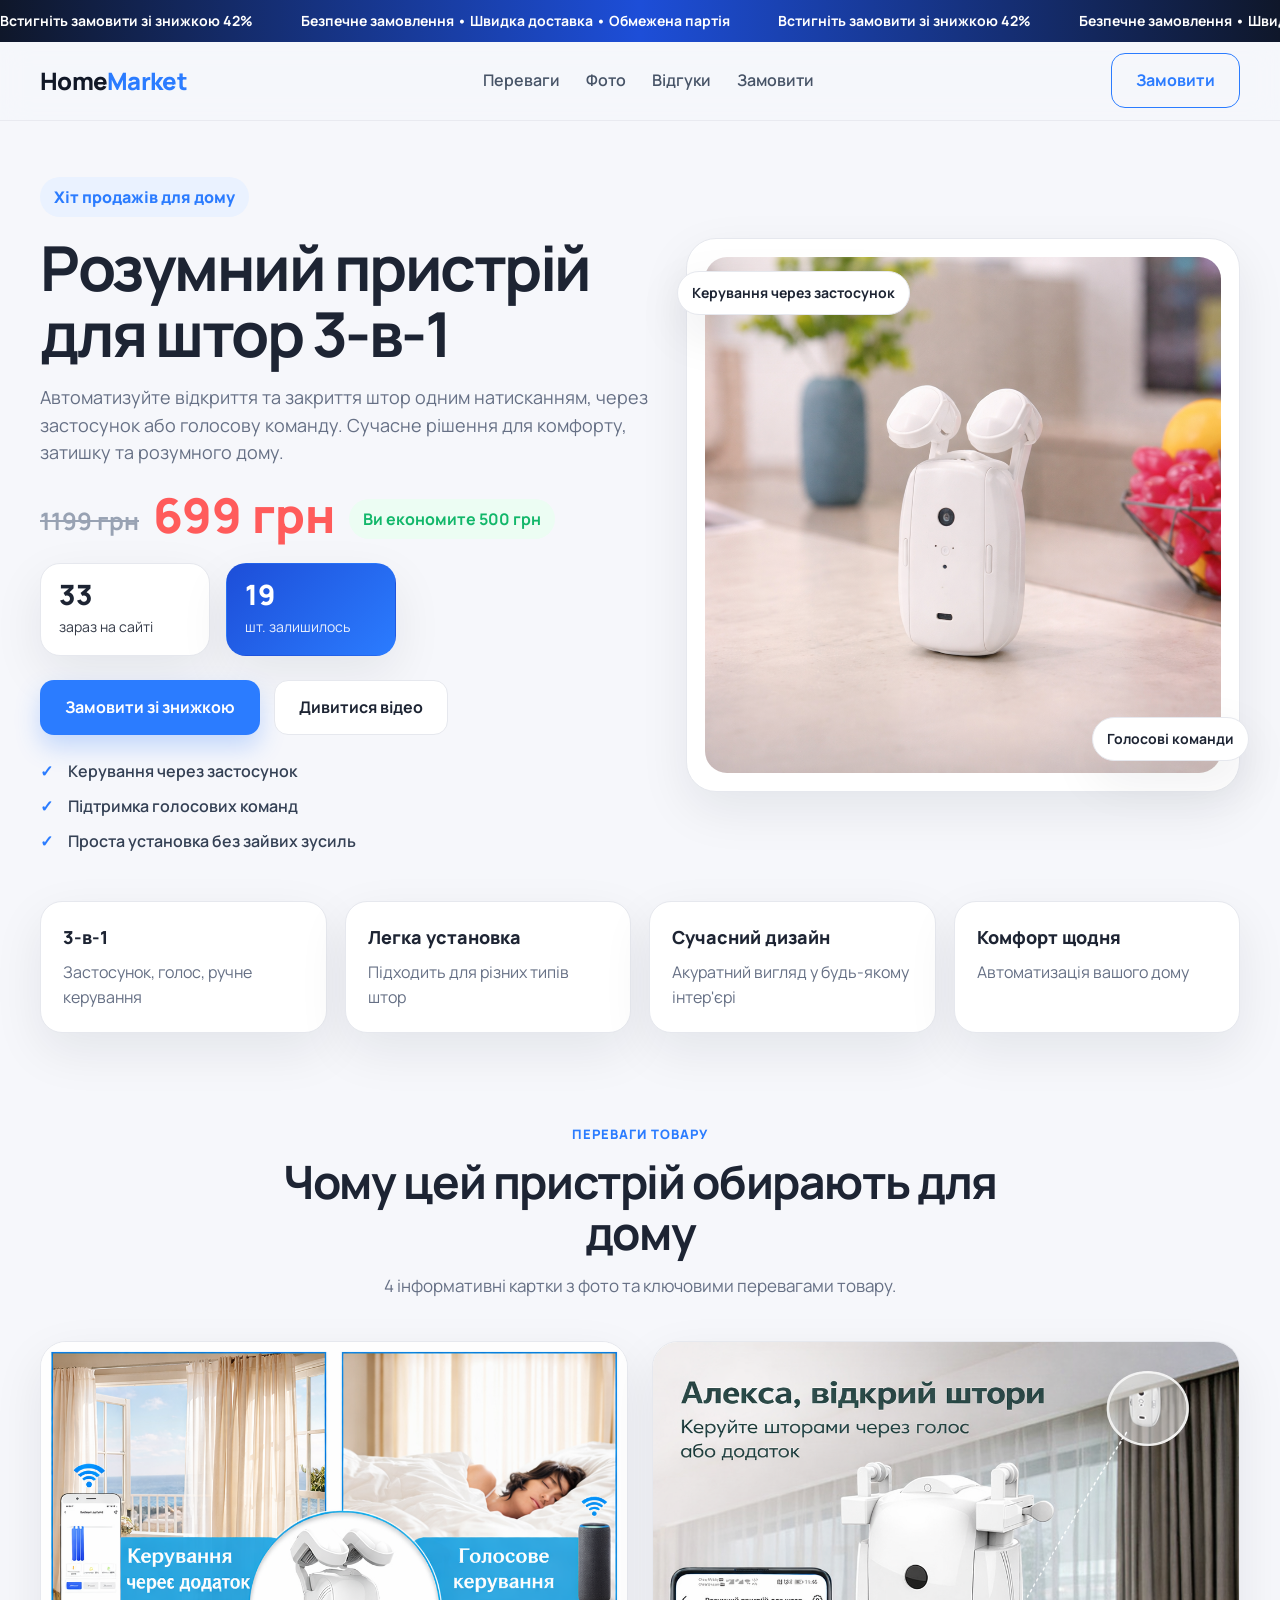
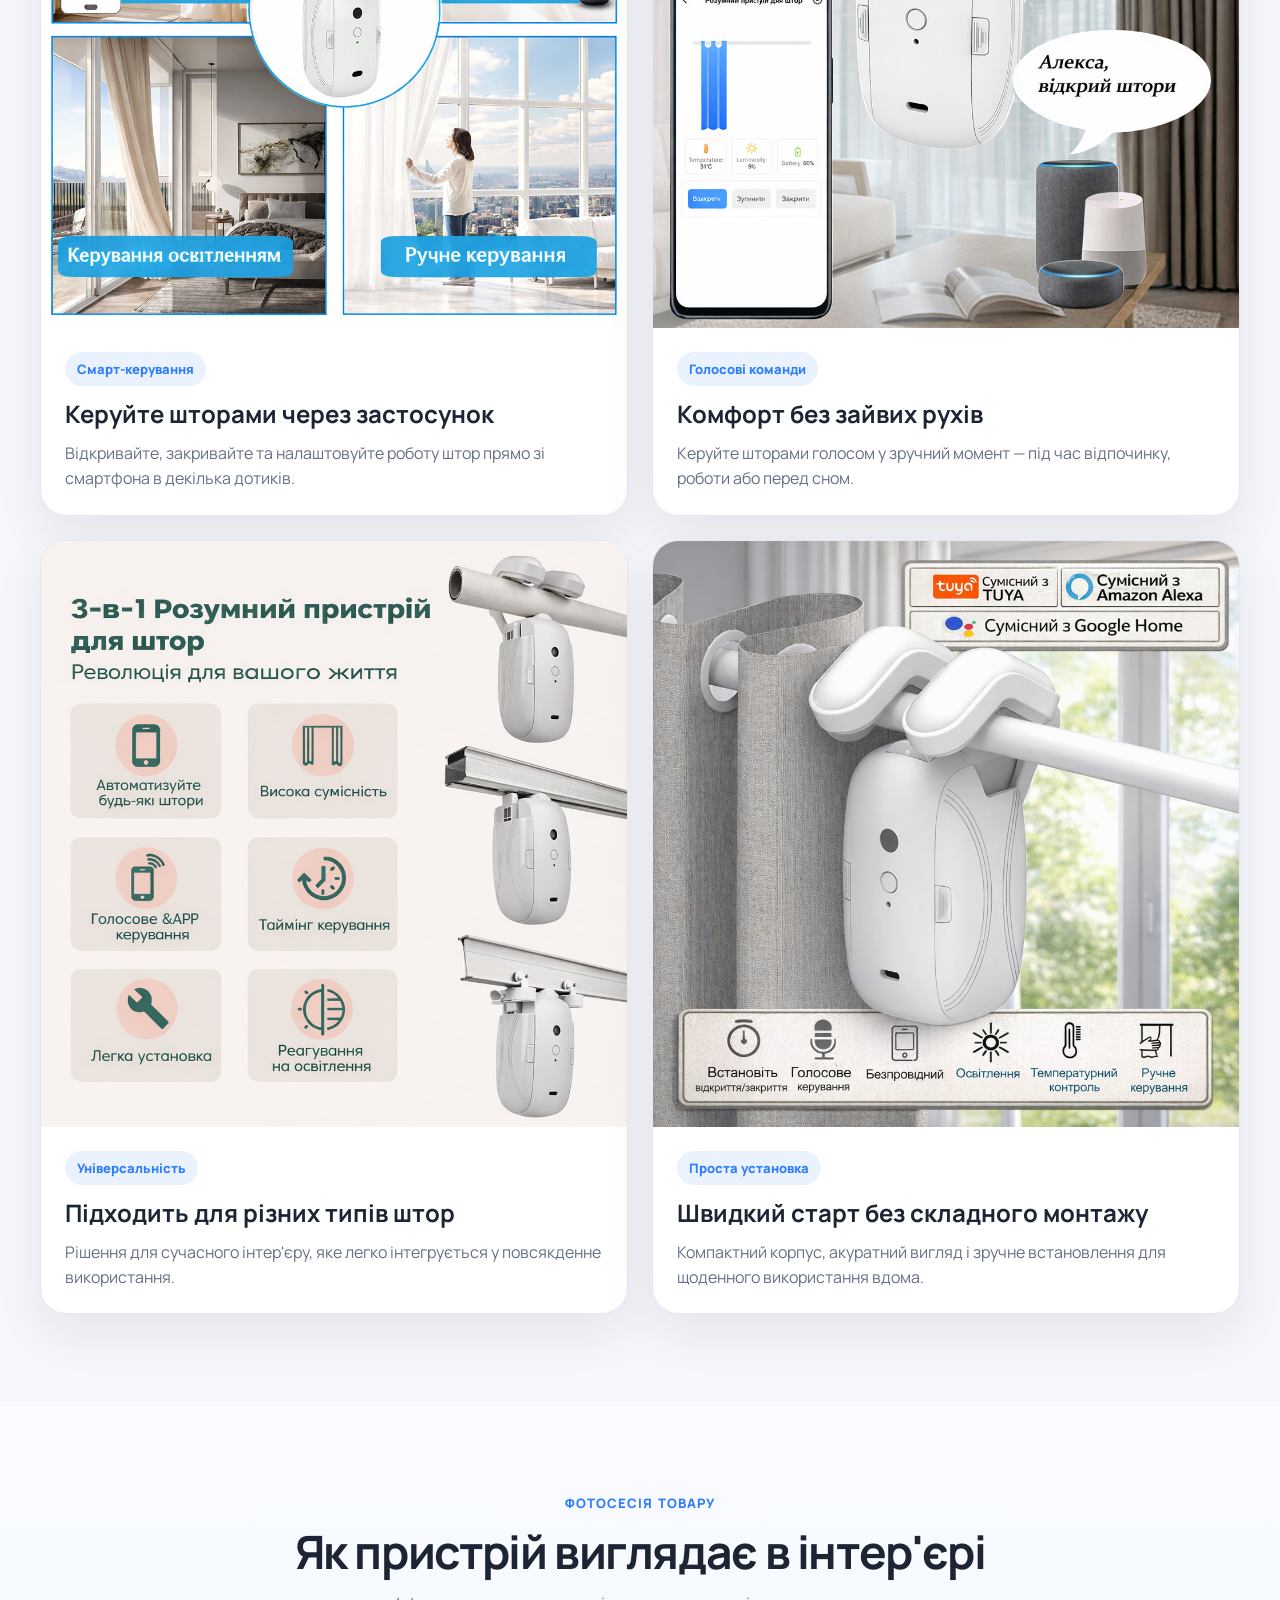
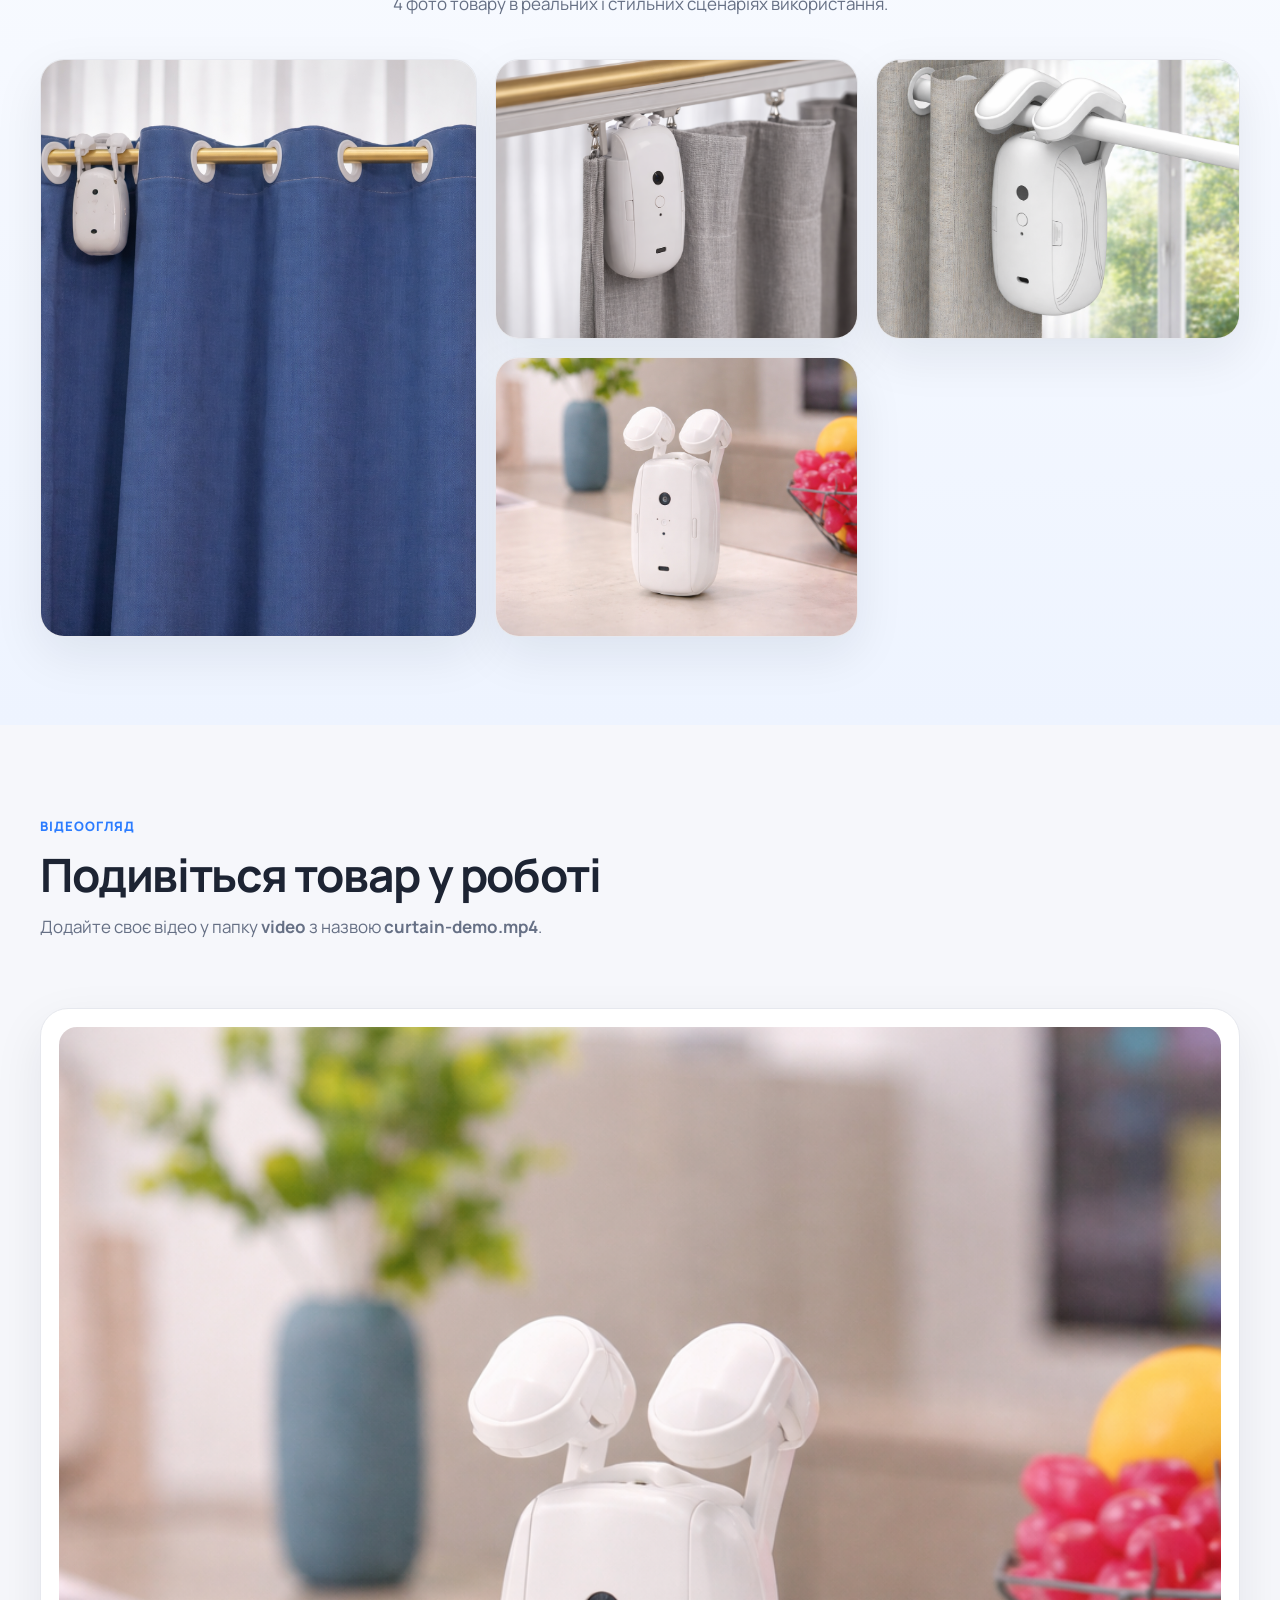
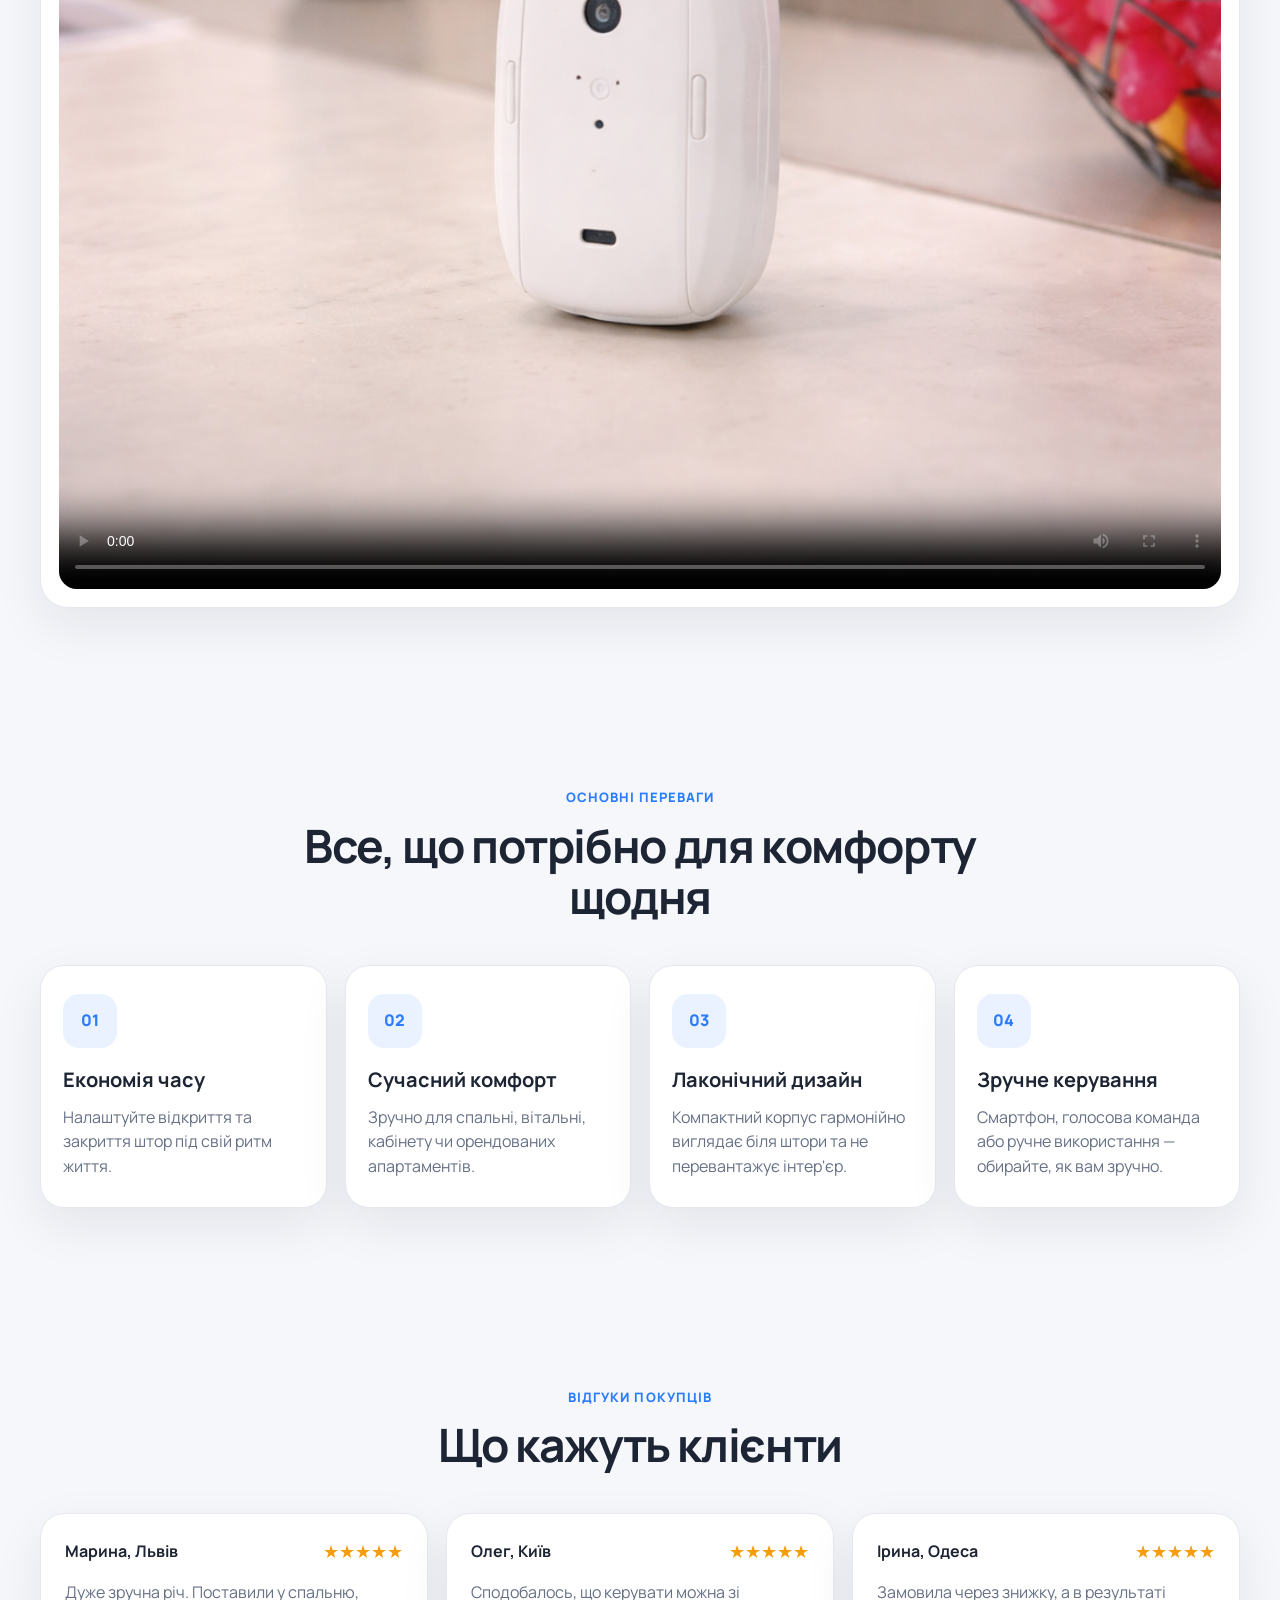
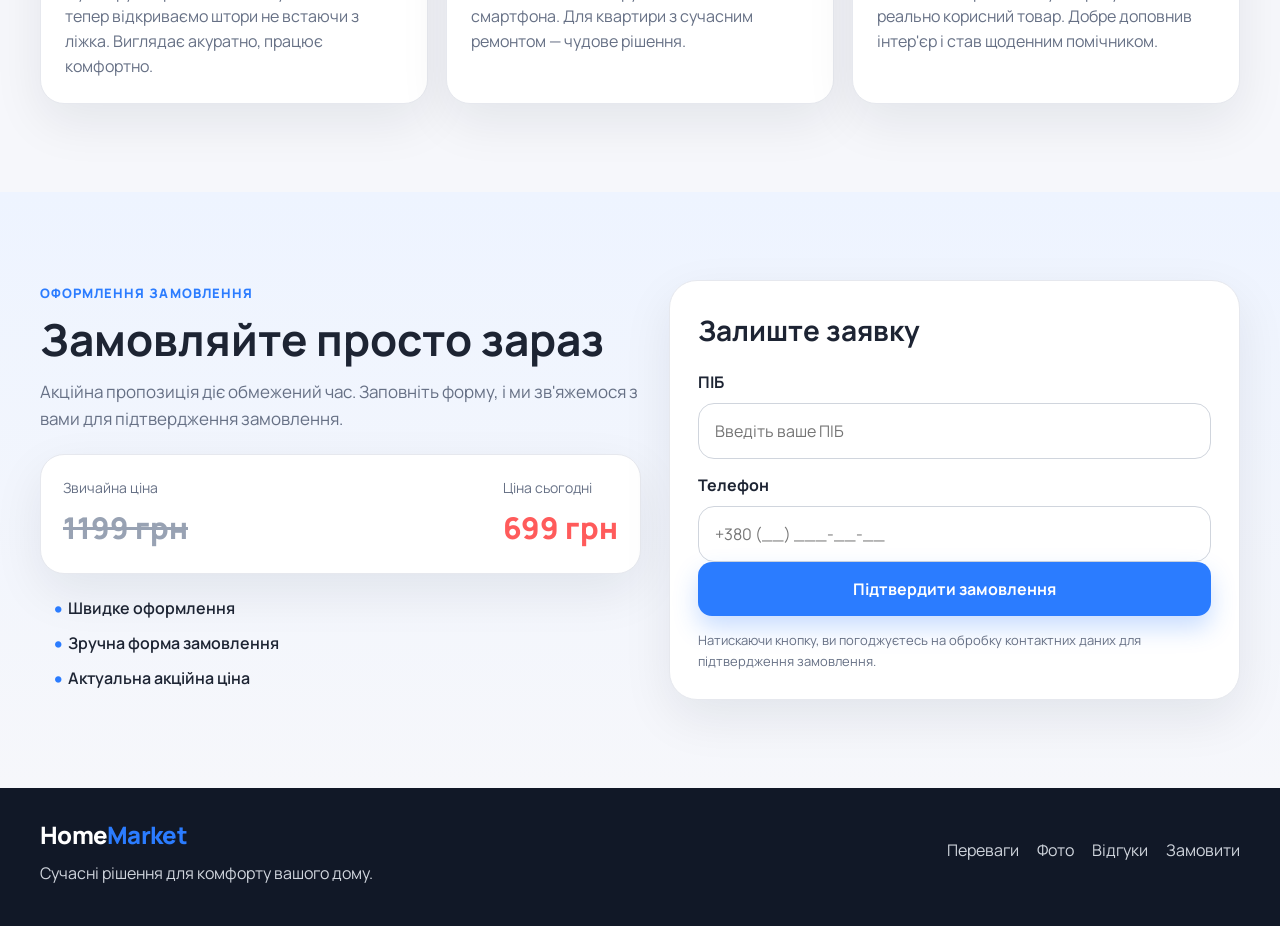
==== index.html @ d50819a2 "first commit" ====
<!DOCTYPE html>
<html lang="uk">
<head>
  <meta charset="UTF-8" />
  <meta name="viewport" content="width=device-width, initial-scale=1.0" />
  <title>Розумний пристрій для штор 3-в-1</title>
  <meta
    name="description"
    content="Розумний пристрій для штор 3-в-1. Керуйте шторами через застосунок, голосом або вручну. Акційна ціна 699 грн замість 1199 грн."
  />
  <link rel="preconnect" href="https://fonts.googleapis.com">
  <link rel="preconnect" href="https://fonts.gstatic.com" crossorigin>
  <link href="https://fonts.googleapis.com/css2?family=Manrope:wght@400;500;600;700;800&display=swap" rel="stylesheet">
  <link rel="stylesheet" href="style.css" />
  <!-- Meta Pixel Code -->
  <script>
  !function(f,b,e,v,n,t,s)
  {if(f.fbq)return;n=f.fbq=function(){n.callMethod?
  n.callMethod.apply(n,arguments):n.queue.push(arguments)};
  if(!f._fbq)f._fbq=n;n.push=n;n.loaded=!0;n.version='2.0';
  n.queue=[];t=b.createElement(e);t.async=!0;
  t.src=v;s=b.getElementsByTagName(e)[0];
  s.parentNode.insertBefore(t,s)}(window, document,'script',
  'https://connect.facebook.net/en_US/fbevents.js');
  fbq('init', '1996452290936826');
  fbq('track', 'PageView');
  </script>
  <noscript><img height="1" width="1" style="display:none"
  src="https://www.facebook.com/tr?id=1996452290936826&ev=PageView&noscript=1"
  /></noscript>
  <!-- End Meta Pixel Code -->
</head>
<body>
  <div class="top-marquee">
    <div class="marquee-track">
      <span>Встигніть замовити зі знижкою 42%</span>
      <span>Безпечне замовлення • Швидка доставка • Обмежена партія</span>
      <span>Встигніть замовити зі знижкою 42%</span>
      <span>Безпечне замовлення • Швидка доставка • Обмежена партія</span>
    </div>
  </div>

  <header class="site-header">
    <div class="container header-inner">
      <a href="#" class="logo">Home<span>Market</span></a>
      <nav class="nav">
        <a href="#advantages">Переваги</a>
        <a href="#gallery">Фото</a>
        <a href="#reviews">Відгуки</a>
        <a href="#order">Замовити</a>
      </nav>
      <a href="#order" class="btn btn-outline header-btn">Замовити</a>
    </div>
  </header>

  <main>
    <section class="hero">
      <div class="container hero-grid">
        <div class="hero-content">
          <div class="hero-badge">Хіт продажів для дому</div>
          <h1>Розумний пристрій для штор 3-в-1</h1>
          <p class="hero-text">
            Автоматизуйте відкриття та закриття штор одним натисканням, через застосунок або голосову команду.
            Сучасне рішення для комфорту, затишку та розумного дому.
          </p>

          <div class="price-box">
            <div class="price-old">1199 грн</div>
            <div class="price-current">699 грн</div>
            <div class="price-save">Ви економите 500 грн</div>
          </div>

          <div class="hero-stats">
            <div class="stat-card">
              <span class="stat-value" id="onlineCount">27</span>
              <span class="stat-label">зараз на сайті</span>
            </div>
            <div class="stat-card stat-card-accent">
              <span class="stat-value" id="stockCount">14</span>
              <span class="stat-label">шт. залишилось</span>
            </div>
          </div>

          <div class="hero-actions">
            <a href="#order" class="btn btn-primary">Замовити зі знижкою</a>
            <a href="#video" class="btn btn-secondary">Дивитися відео</a>
          </div>

          <ul class="hero-list">
            <li>Керування через застосунок</li>
            <li>Підтримка голосових команд</li>
            <li>Проста установка без зайвих зусиль</li>
          </ul>
        </div>

        <div class="hero-media">
          <div class="hero-image-card">
            <img src="images/photo1.png" alt="Розумний пристрій для штор" />
            <div class="floating-note note-1">Керування через застосунок</div>
            <div class="floating-note note-2">Голосові команди</div>
          </div>
        </div>
      </div>
    </section>

    <section class="features-strip">
      <div class="container features-strip-grid">
        <div class="feature-mini">
          <span>3-в-1</span>
          <p>Застосунок, голос, ручне керування</p>
        </div>
        <div class="feature-mini">
          <span>Легка установка</span>
          <p>Підходить для різних типів штор</p>
        </div>
        <div class="feature-mini">
          <span>Сучасний дизайн</span>
          <p>Акуратний вигляд у будь-якому інтер'єрі</p>
        </div>
        <div class="feature-mini">
          <span>Комфорт щодня</span>
          <p>Автоматизація вашого дому</p>
        </div>
      </div>
    </section>

    <section class="section" id="advantages">
      <div class="container">
        <div class="section-head">
          <span class="section-kicker">Переваги товару</span>
          <h2>Чому цей пристрій обирають для дому</h2>
          <p>4 інформативні картки з фото та ключовими перевагами товару.</p>
        </div>

        <div class="cards-grid">
          <article class="info-card">
            <div class="info-card-image">
              <img src="images/photo2.png" alt="Керування через застосунок" />
            </div>
            <div class="info-card-content">
              <span class="tag">Смарт-керування</span>
              <h3>Керуйте шторами через застосунок</h3>
              <p>
                Відкривайте, закривайте та налаштовуйте роботу штор прямо зі смартфона в декілька дотиків.
              </p>
            </div>
          </article>

          <article class="info-card">
            <div class="info-card-image">
              <img src="images/photo3.png" alt="Голосове керування" />
            </div>
            <div class="info-card-content">
              <span class="tag">Голосові команди</span>
              <h3>Комфорт без зайвих рухів</h3>
              <p>
                Керуйте шторами голосом у зручний момент — під час відпочинку, роботи або перед сном.
              </p>
            </div>
          </article>

          <article class="info-card">
            <div class="info-card-image">
              <img src="images/photo4.png" alt="Переваги пристрою" />
            </div>
            <div class="info-card-content">
              <span class="tag">Універсальність</span>
              <h3>Підходить для різних типів штор</h3>
              <p>
                Рішення для сучасного інтер'єру, яке легко інтегрується у повсякденне використання.
              </p>
            </div>
          </article>

          <article class="info-card">
            <div class="info-card-image">
              <img src="images/photo5.png" alt="Розумний пристрій для штор" />
            </div>
            <div class="info-card-content">
              <span class="tag">Проста установка</span>
              <h3>Швидкий старт без складного монтажу</h3>
              <p>
                Компактний корпус, акуратний вигляд і зручне встановлення для щоденного використання вдома.
              </p>
            </div>
          </article>
        </div>
      </div>
    </section>

    <section class="section light-section" id="gallery">
      <div class="container">
        <div class="section-head">
          <span class="section-kicker">Фотосесія товару</span>
          <h2>Як пристрій виглядає в інтер'єрі</h2>
          <p>4 фото товару в реальних і стильних сценаріях використання.</p>
        </div>

        <div class="gallery-grid">
          <div class="gallery-item large">
            <img src="images/photo6.png" alt="Пристрій на шторі" />
          </div>
          <div class="gallery-item">
            <img src="images/photo7.png" alt="Пристрій для штор у кімнаті" />
          </div>
          <div class="gallery-item">
            <img src="images/photo8.png" alt="Пристрій для штор крупним планом" />
          </div>
          <div class="gallery-item">
            <img src="images/photo1.png" alt="Розумний пристрій для штор крупним планом" />
          </div>
        </div>
      </div>
    </section>

    <section class="section" id="video">
      <div class="container video-wrap">
        <div class="section-head left">
          <span class="section-kicker">Відеоогляд</span>
          <h2>Подивіться товар у роботі</h2>
          <p>Додайте своє відео у папку <strong>video</strong> з назвою <strong>curtain-demo.mp4</strong>.</p>
        </div>

        <div class="video-card">
          <video controls preload="metadata" poster="images/photo1.png">
            <source src="video/curtain-demo.mp4" type="video/mp4" />
            Ваш браузер не підтримує відтворення відео.
          </video>
        </div>
      </div>
    </section>

    <section class="section benefits-section">
      <div class="container">
        <div class="section-head">
          <span class="section-kicker">Основні переваги</span>
          <h2>Все, що потрібно для комфорту щодня</h2>
        </div>

        <div class="benefits-grid">
          <div class="benefit-box">
            <div class="benefit-icon">01</div>
            <h3>Економія часу</h3>
            <p>Налаштуйте відкриття та закриття штор під свій ритм життя.</p>
          </div>
          <div class="benefit-box">
            <div class="benefit-icon">02</div>
            <h3>Сучасний комфорт</h3>
            <p>Зручно для спальні, вітальні, кабінету чи орендованих апартаментів.</p>
          </div>
          <div class="benefit-box">
            <div class="benefit-icon">03</div>
            <h3>Лаконічний дизайн</h3>
            <p>Компактний корпус гармонійно виглядає біля штори та не перевантажує інтер'єр.</p>
          </div>
          <div class="benefit-box">
            <div class="benefit-icon">04</div>
            <h3>Зручне керування</h3>
            <p>Смартфон, голосова команда або ручне використання — обирайте, як вам зручно.</p>
          </div>
        </div>
      </div>
    </section>

    <section class="section reviews-section" id="reviews">
      <div class="container">
        <div class="section-head">
          <span class="section-kicker">Відгуки покупців</span>
          <h2>Що кажуть клієнти</h2>
        </div>

        <div class="reviews-grid">
          <article class="review-card">
            <div class="review-top">
              <strong>Марина, Львів</strong>
              <span>★★★★★</span>
            </div>
            <p>
              Дуже зручна річ. Поставили у спальню, тепер відкриваємо штори не встаючи з ліжка.
              Виглядає акуратно, працює комфортно.
            </p>
          </article>

          <article class="review-card">
            <div class="review-top">
              <strong>Олег, Київ</strong>
              <span>★★★★★</span>
            </div>
            <p>
              Сподобалось, що керувати можна зі смартфона. Для квартири з сучасним ремонтом — чудове рішення.
            </p>
          </article>

          <article class="review-card">
            <div class="review-top">
              <strong>Ірина, Одеса</strong>
              <span>★★★★★</span>
            </div>
            <p>
              Замовила через знижку, а в результаті реально корисний товар. Добре доповнив інтер'єр і став щоденним помічником.
            </p>
          </article>
        </div>
      </div>
    </section>

    <section class="section order-section" id="order">
      <div class="container order-grid">
        <div class="order-info">
          <span class="section-kicker">Оформлення замовлення</span>
          <h2>Замовляйте просто зараз</h2>
          <p>
            Акційна пропозиція діє обмежений час. Заповніть форму, і ми зв'яжемося з вами для підтвердження замовлення.
          </p>

          <div class="order-price-card">
            <div>
              <span>Звичайна ціна</span>
              <strong class="old">1199 грн</strong>
            </div>
            <div>
              <span>Ціна сьогодні</span>
              <strong class="new">699 грн</strong>
            </div>
          </div>

          <ul class="order-points">
            <li>Швидке оформлення</li>
            <li>Зручна форма замовлення</li>
            <li>Актуальна акційна ціна</li>
          </ul>
        </div>

        <div class="order-form-card">
          <form id="orderForm" class="order-form">
            <h3>Залиште заявку</h3>

            <label for="fullname">ПІБ</label>
            <input
              type="text"
              id="fullname"
              name="fullname"
              placeholder="Введіть ваше ПІБ"
              required
            />

            <label for="phone">Телефон</label>
            <input
              type="tel"
              id="phone"
              name="phone"
              placeholder="+380 (__) ___-__-__"
              required
            />

            <button type="submit" class="btn btn-primary btn-full">
              Підтвердити замовлення
            </button>

            <p class="form-note">
              Натискаючи кнопку, ви погоджуєтесь на обробку контактних даних для підтвердження замовлення.
            </p>
          </form>
        </div>
      </div>
    </section>
  </main>

  <footer class="site-footer">
    <div class="container footer-inner">
      <div>
        <a href="#" class="logo footer-logo">Home<span>Market</span></a>
        <p>Сучасні рішення для комфорту вашого дому.</p>
      </div>
      <div class="footer-links">
        <a href="#advantages">Переваги</a>
        <a href="#gallery">Фото</a>
        <a href="#reviews">Відгуки</a>
        <a href="#order">Замовити</a>
      </div>
    </div>
  </footer>

  <script src="script.js"></script>
</body>
</html>
---- style.css ----
:root {
  --bg: #f6f7fb;
  --white: #ffffff;
  --text: #1d2433;
  --muted: #667085;
  --primary: #2b7cff;
  --primary-dark: #155eef;
  --accent: #eaf2ff;
  --border: #e6e8ee;
  --success: #12b76a;
  --danger: #ff5b5b;
  --shadow: 0 18px 50px rgba(17, 24, 39, 0.08);
  --radius: 24px;
  --radius-sm: 18px;
  --container: 1200px;
}

* {
  margin: 0;
  padding: 0;
  box-sizing: border-box;
}

html {
  scroll-behavior: smooth;
}

body {
  font-family: "Manrope", sans-serif;
  background: var(--bg);
  color: var(--text);
  line-height: 1.55;
}

img,
video {
  max-width: 100%;
  display: block;
}

a {
  color: inherit;
  text-decoration: none;
}

button,
input {
  font: inherit;
}

.container {
  width: min(var(--container), calc(100% - 32px));
  margin: 0 auto;
}

.top-marquee {
  background: linear-gradient(90deg, #0f172a, #1d4ed8, #0f172a);
  color: #fff;
  overflow: hidden;
  padding: 10px 0;
  font-weight: 700;
  font-size: 14px;
}

.marquee-track {
  display: flex;
  width: max-content;
  gap: 48px;
  animation: marquee 22s linear infinite;
}

.marquee-track span {
  white-space: nowrap;
}

@keyframes marquee {
  from {
    transform: translateX(0);
  }
  to {
    transform: translateX(-50%);
  }
}

.site-header {
  position: sticky;
  top: 0;
  z-index: 40;
  background: rgba(246, 247, 251, 0.9);
  backdrop-filter: blur(14px);
  border-bottom: 1px solid rgba(230, 232, 238, 0.8);
}

.header-inner {
  min-height: 78px;
  display: flex;
  align-items: center;
  justify-content: space-between;
  gap: 24px;
}

.logo {
  font-weight: 800;
  font-size: 24px;
  letter-spacing: -0.03em;
  color: #111827;
}

.logo span {
  color: var(--primary);
}

.nav {
  display: flex;
  align-items: center;
  gap: 26px;
  font-weight: 600;
  color: #475467;
}

.nav a:hover {
  color: var(--primary);
}

.btn {
  display: inline-flex;
  justify-content: center;
  align-items: center;
  border-radius: 14px;
  padding: 14px 24px;
  font-weight: 700;
  transition: 0.25s ease;
  border: 1px solid transparent;
  cursor: pointer;
}

.btn:hover {
  transform: translateY(-2px);
}

.btn-primary {
  background: var(--primary);
  color: #fff;
  box-shadow: 0 12px 24px rgba(43, 124, 255, 0.25);
}

.btn-primary:hover {
  background: var(--primary-dark);
}

.btn-secondary {
  background: #fff;
  color: var(--text);
  border-color: var(--border);
}

.btn-outline {
  background: transparent;
  border-color: var(--primary);
  color: var(--primary);
}

.btn-full {
  width: 100%;
}

.hero {
  padding: 56px 0 36px;
}

.hero-grid {
  display: grid;
  grid-template-columns: 1.05fr 0.95fr;
  gap: 34px;
  align-items: center;
}

.hero-badge {
  display: inline-flex;
  padding: 8px 14px;
  border-radius: 999px;
  background: var(--accent);
  color: var(--primary);
  font-weight: 800;
  margin-bottom: 18px;
}

.hero h1 {
  font-size: clamp(34px, 5vw, 62px);
  line-height: 1.05;
  letter-spacing: -0.04em;
  margin-bottom: 18px;
}

.hero-text {
  font-size: 18px;
  color: var(--muted);
  max-width: 680px;
  margin-bottom: 24px;
}

.price-box {
  display: flex;
  align-items: end;
  gap: 14px;
  flex-wrap: wrap;
  margin-bottom: 24px;
}

.price-old {
  color: #98a2b3;
  text-decoration: line-through;
  font-size: 24px;
  font-weight: 700;
}

.price-current {
  font-size: clamp(34px, 4vw, 48px);
  font-weight: 800;
  color: var(--danger);
  line-height: 1;
}

.price-save {
  color: var(--success);
  font-weight: 700;
  background: #ecfdf3;
  padding: 8px 14px;
  border-radius: 999px;
}

.hero-stats {
  display: flex;
  gap: 16px;
  flex-wrap: wrap;
  margin-bottom: 24px;
}

.stat-card {
  background: var(--white);
  border: 1px solid var(--border);
  border-radius: 20px;
  padding: 16px 18px;
  min-width: 170px;
  box-shadow: var(--shadow);
}

.stat-card-accent {
  background: linear-gradient(135deg, #1d4ed8, #2b7cff);
  color: #fff;
  border-color: transparent;
}

.stat-value {
  display: block;
  font-size: 28px;
  font-weight: 800;
  line-height: 1;
  margin-bottom: 6px;
}

.stat-label {
  font-size: 14px;
  opacity: 0.9;
}

.hero-actions {
  display: flex;
  gap: 14px;
  flex-wrap: wrap;
  margin-bottom: 24px;
}

.hero-list {
  display: grid;
  gap: 10px;
  list-style: none;
}

.hero-list li {
  position: relative;
  padding-left: 28px;
  color: #344054;
  font-weight: 600;
}

.hero-list li::before {
  content: "✓";
  position: absolute;
  left: 0;
  top: 0;
  color: var(--primary);
  font-weight: 800;
}

.hero-image-card {
  position: relative;
  background: #fff;
  border-radius: 30px;
  padding: 18px;
  box-shadow: var(--shadow);
  border: 1px solid var(--border);
}

.hero-image-card img {
  width: 100%;
  border-radius: 22px;
  object-fit: cover;
}

.floating-note {
  position: absolute;
  background: #fff;
  box-shadow: var(--shadow);
  border: 1px solid var(--border);
  border-radius: 999px;
  padding: 10px 14px;
  font-weight: 700;
  font-size: 14px;
}

.note-1 {
  left: -10px;
  top: 32px;
}

.note-2 {
  right: -10px;
  bottom: 30px;
}

.features-strip {
  padding: 12px 0 0;
}

.features-strip-grid {
  display: grid;
  grid-template-columns: repeat(4, 1fr);
  gap: 18px;
}

.feature-mini {
  background: var(--white);
  border: 1px solid var(--border);
  border-radius: 22px;
  padding: 22px;
  box-shadow: var(--shadow);
}

.feature-mini span {
  display: inline-block;
  font-size: 18px;
  font-weight: 800;
  margin-bottom: 8px;
}

.feature-mini p {
  color: var(--muted);
}

.section {
  padding: 88px 0;
}

.light-section {
  background: linear-gradient(180deg, #f9fbff 0%, #eef4ff 100%);
}

.section-head {
  text-align: center;
  max-width: 780px;
  margin: 0 auto 42px;
}

.section-head.left {
  text-align: left;
  margin-left: 0;
}

.section-kicker {
  display: inline-block;
  color: var(--primary);
  font-weight: 800;
  margin-bottom: 12px;
  text-transform: uppercase;
  letter-spacing: 0.08em;
  font-size: 13px;
}

.section-head h2 {
  font-size: clamp(30px, 4vw, 46px);
  line-height: 1.12;
  letter-spacing: -0.03em;
  margin-bottom: 14px;
}

.section-head p {
  color: var(--muted);
  font-size: 17px;
}

.cards-grid {
  display: grid;
  grid-template-columns: repeat(2, 1fr);
  gap: 24px;
}

.info-card {
  background: var(--white);
  border-radius: 26px;
  overflow: hidden;
  box-shadow: var(--shadow);
  border: 1px solid var(--border);
}

.info-card-image img {
  width: 100%;
  aspect-ratio: 1 / 1;
  object-fit: cover;
}

.info-card-content {
  padding: 24px;
}

.tag {
  display: inline-block;
  background: #eaf2ff;
  color: var(--primary);
  padding: 7px 12px;
  border-radius: 999px;
  font-size: 13px;
  font-weight: 800;
  margin-bottom: 14px;
}

.info-card-content h3 {
  font-size: 24px;
  line-height: 1.2;
  margin-bottom: 12px;
}

.info-card-content p {
  color: var(--muted);
}

.gallery-grid {
  display: grid;
  grid-template-columns: 1.2fr 1fr 1fr;
  grid-auto-rows: 280px;
  gap: 18px;
}

.gallery-item,
.gallery-item.large {
  border-radius: 24px;
  overflow: hidden;
  box-shadow: var(--shadow);
  border: 1px solid var(--border);
  background: #fff;
}

.gallery-item.large {
  grid-row: span 2;
}

.gallery-item img,
.gallery-item.large img {
  width: 100%;
  height: 100%;
  object-fit: cover;
}

.video-wrap {
  display: grid;
  gap: 26px;
}

.video-card {
  background: #fff;
  padding: 18px;
  border-radius: 28px;
  border: 1px solid var(--border);
  box-shadow: var(--shadow);
}

.video-card video {
  width: 100%;
  border-radius: 18px;
}

.benefits-grid {
  display: grid;
  grid-template-columns: repeat(4, 1fr);
  gap: 18px;
}

.benefit-box {
  background: #fff;
  border: 1px solid var(--border);
  border-radius: 24px;
  padding: 28px 22px;
  box-shadow: var(--shadow);
}

.benefit-icon {
  width: 54px;
  height: 54px;
  border-radius: 16px;
  background: var(--accent);
  color: var(--primary);
  display: flex;
  align-items: center;
  justify-content: center;
  font-weight: 800;
  margin-bottom: 16px;
}

.benefit-box h3 {
  font-size: 20px;
  margin-bottom: 10px;
}

.benefit-box p {
  color: var(--muted);
}

.reviews-grid {
  display: grid;
  grid-template-columns: repeat(3, 1fr);
  gap: 18px;
}

.review-card {
  background: #fff;
  border-radius: 24px;
  padding: 24px;
  border: 1px solid var(--border);
  box-shadow: var(--shadow);
}

.review-top {
  display: flex;
  justify-content: space-between;
  gap: 12px;
  align-items: center;
  margin-bottom: 14px;
}

.review-top span {
  color: #f59e0b;
  font-size: 18px;
}

.review-card p {
  color: var(--muted);
}

.order-section {
  background: linear-gradient(180deg, #eef4ff 0%, #f6f7fb 100%);
}

.order-grid {
  display: grid;
  grid-template-columns: 1fr 0.95fr;
  gap: 28px;
  align-items: start;
}

.order-info h2 {
  font-size: clamp(30px, 4vw, 44px);
  line-height: 1.1;
  margin-bottom: 16px;
}

.order-info p {
  color: var(--muted);
  font-size: 17px;
  margin-bottom: 22px;
}

.order-price-card {
  background: #fff;
  border-radius: 24px;
  padding: 22px;
  box-shadow: var(--shadow);
  border: 1px solid var(--border);
  display: flex;
  justify-content: space-between;
  gap: 16px;
  margin-bottom: 22px;
}

.order-price-card span {
  display: block;
  font-size: 14px;
  color: var(--muted);
  margin-bottom: 6px;
}

.order-price-card strong {
  font-size: 30px;
  font-weight: 800;
}

.order-price-card .old {
  color: #98a2b3;
  text-decoration: line-through;
}

.order-price-card .new {
  color: var(--danger);
}

.order-points {
  list-style: none;
  display: grid;
  gap: 10px;
}

.order-points li {
  padding-left: 28px;
  position: relative;
  font-weight: 600;
}

.order-points li::before {
  content: "•";
  position: absolute;
  left: 10px;
  color: var(--primary);
  font-size: 24px;
  line-height: 1;
}

.order-form-card {
  background: #fff;
  border-radius: 28px;
  padding: 28px;
  border: 1px solid var(--border);
  box-shadow: var(--shadow);
}

.order-form h3 {
  font-size: 28px;
  margin-bottom: 18px;
}

.order-form label {
  display: block;
  font-weight: 700;
  margin-bottom: 8px;
  margin-top: 14px;
}

.order-form input {
  width: 100%;
  height: 56px;
  border-radius: 16px;
  border: 1px solid #d0d5dd;
  padding: 0 16px;
  outline: none;
  transition: 0.2s ease;
  background: #fff;
}

.order-form input:focus {
  border-color: var(--primary);
  box-shadow: 0 0 0 4px rgba(43, 124, 255, 0.12);
}

.form-note {
  margin-top: 14px;
  color: var(--muted);
  font-size: 13px;
}

.site-footer {
  padding: 28px 0 40px;
  background: #111827;
  color: #d0d5dd;
}

.footer-inner {
  display: flex;
  justify-content: space-between;
  gap: 18px;
  align-items: center;
}

.footer-logo {
  color: #fff;
  display: inline-block;
  margin-bottom: 8px;
}

.footer-links {
  display: flex;
  flex-wrap: wrap;
  gap: 18px;
}

.footer-links a:hover {
  color: #fff;
}

@media (max-width: 1100px) {
  .hero-grid,
  .order-grid,
  .cards-grid,
  .reviews-grid,
  .benefits-grid {
    grid-template-columns: 1fr 1fr;
  }

  .features-strip-grid {
    grid-template-columns: repeat(2, 1fr);
  }

  .gallery-grid {
    grid-template-columns: 1fr 1fr;
    grid-auto-rows: 260px;
  }

  .gallery-item.large {
    grid-row: span 1;
  }
}

@media (max-width: 860px) {
  .nav {
    display: none;
  }

  .header-btn {
    display: inline-flex;
    padding: 11px 18px;
    font-size: 15px;
  }

  .hero-grid,
  .order-grid,
  .cards-grid,
  .reviews-grid,
  .benefits-grid,
  .features-strip-grid,
  .gallery-grid {
    grid-template-columns: 1fr;
  }

  .hero {
    padding-top: 34px;
  }

  .section {
    padding: 68px 0;
  }

  .hero-actions {
    flex-direction: column;
  }

  .btn,
  .btn-primary,
  .btn-secondary {
    width: 100%;
  }

  .floating-note {
    position: static;
    margin-top: 12px;
    display: inline-flex;
  }

  .hero-media {
    order: -1;
  }

  .hero-image-card {
    padding-bottom: 14px;
  }

  .footer-inner {
    flex-direction: column;
    align-items: flex-start;
  }

  .order-price-card {
    flex-direction: column;
  }
}

@media (max-width: 520px) {
  .container {
    width: min(100% - 20px, var(--container));
  }

  .hero h1 {
    font-size: 34px;
  }

  .section-head h2,
  .order-info h2 {
    font-size: 30px;
  }

  .info-card-content h3 {
    font-size: 21px;
  }

  .order-form-card,
  .info-card-content,
  .review-card,
  .benefit-box,
  .feature-mini {
    padding: 20px;
  }

  .site-header {
    position: static;
  }
}
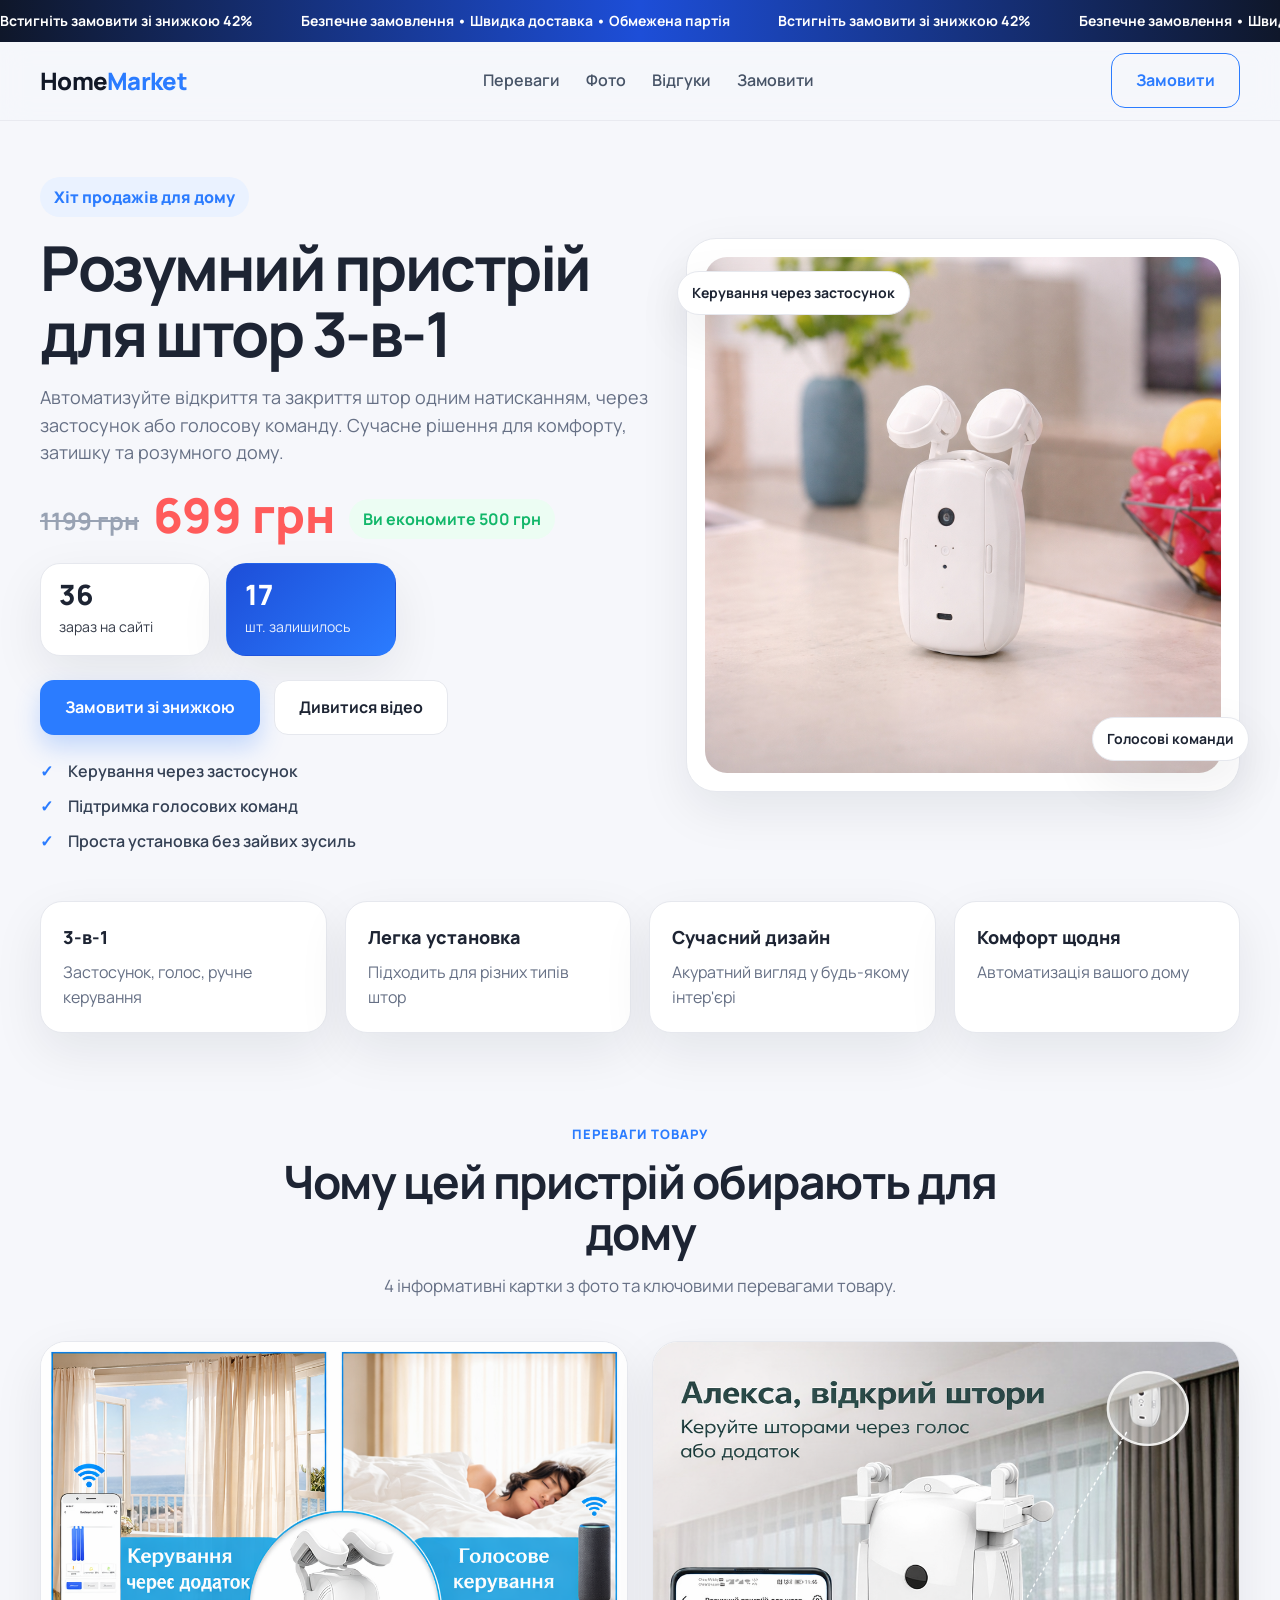
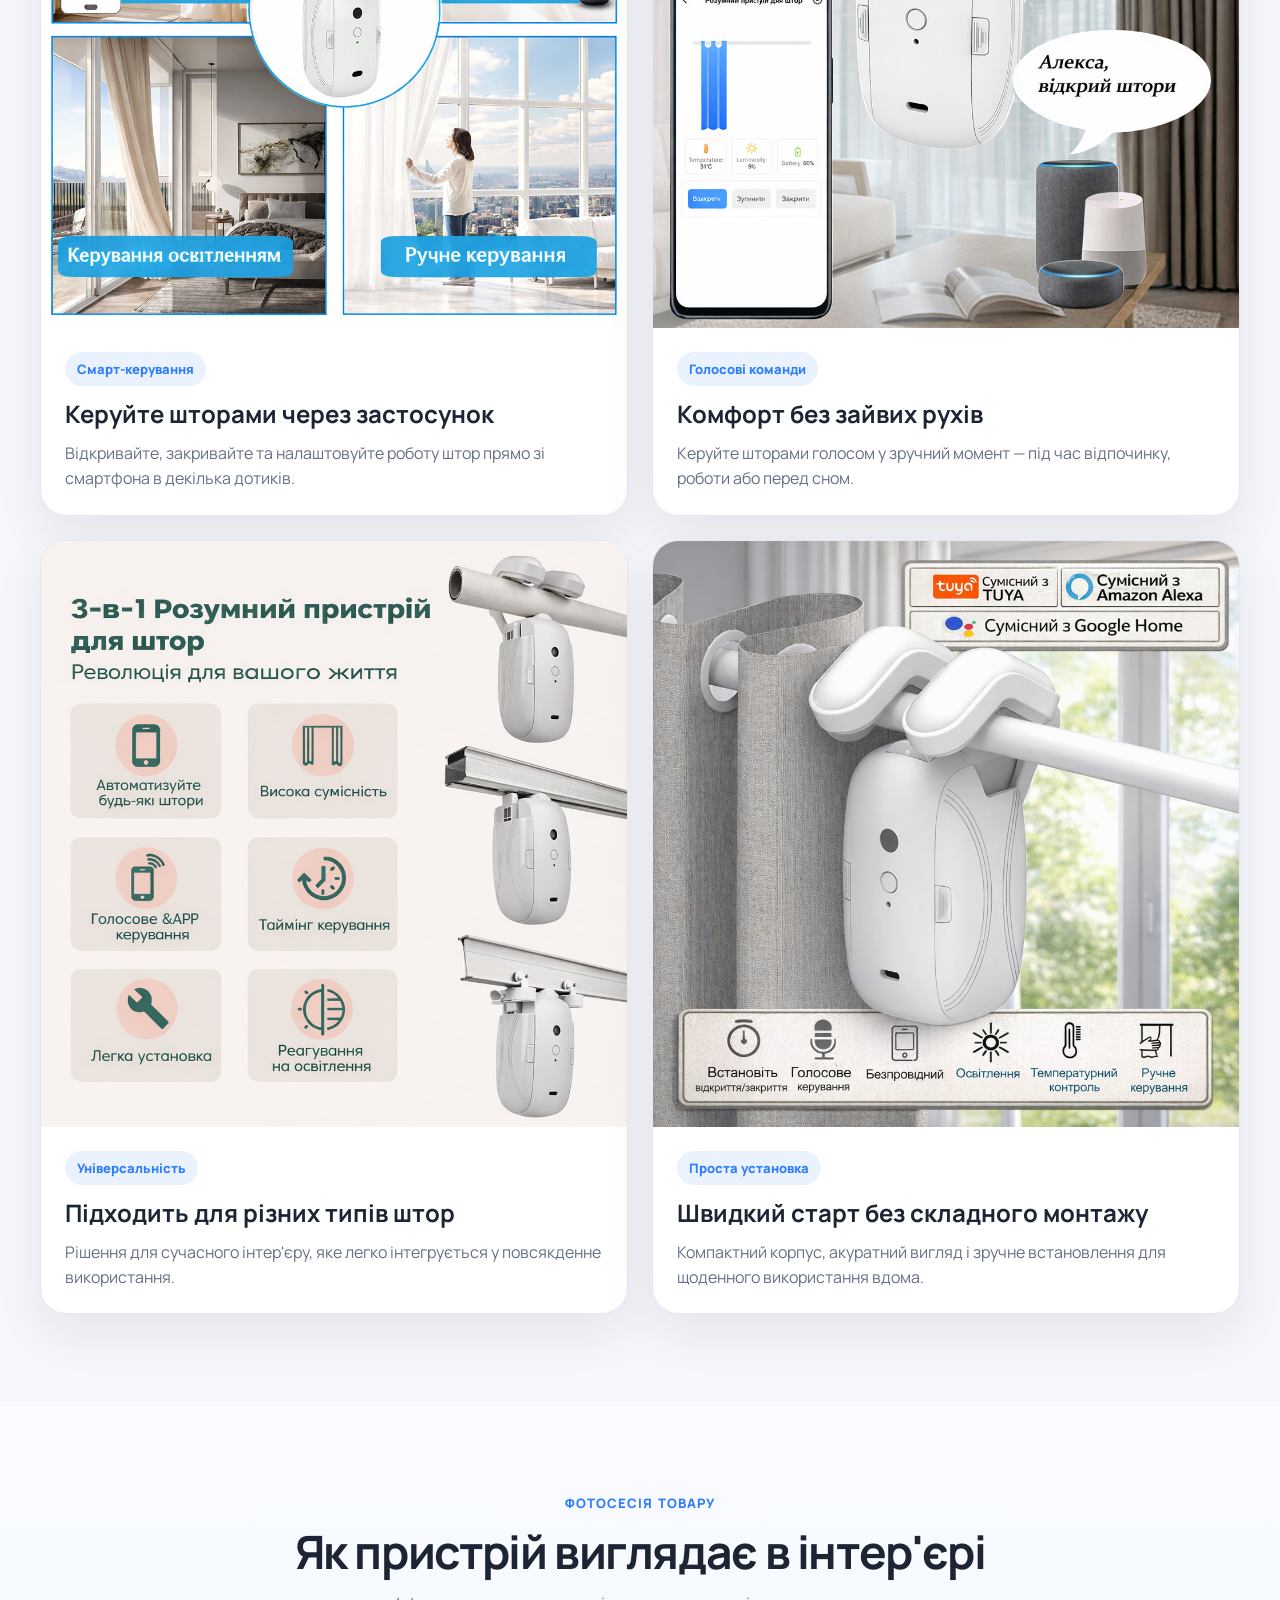
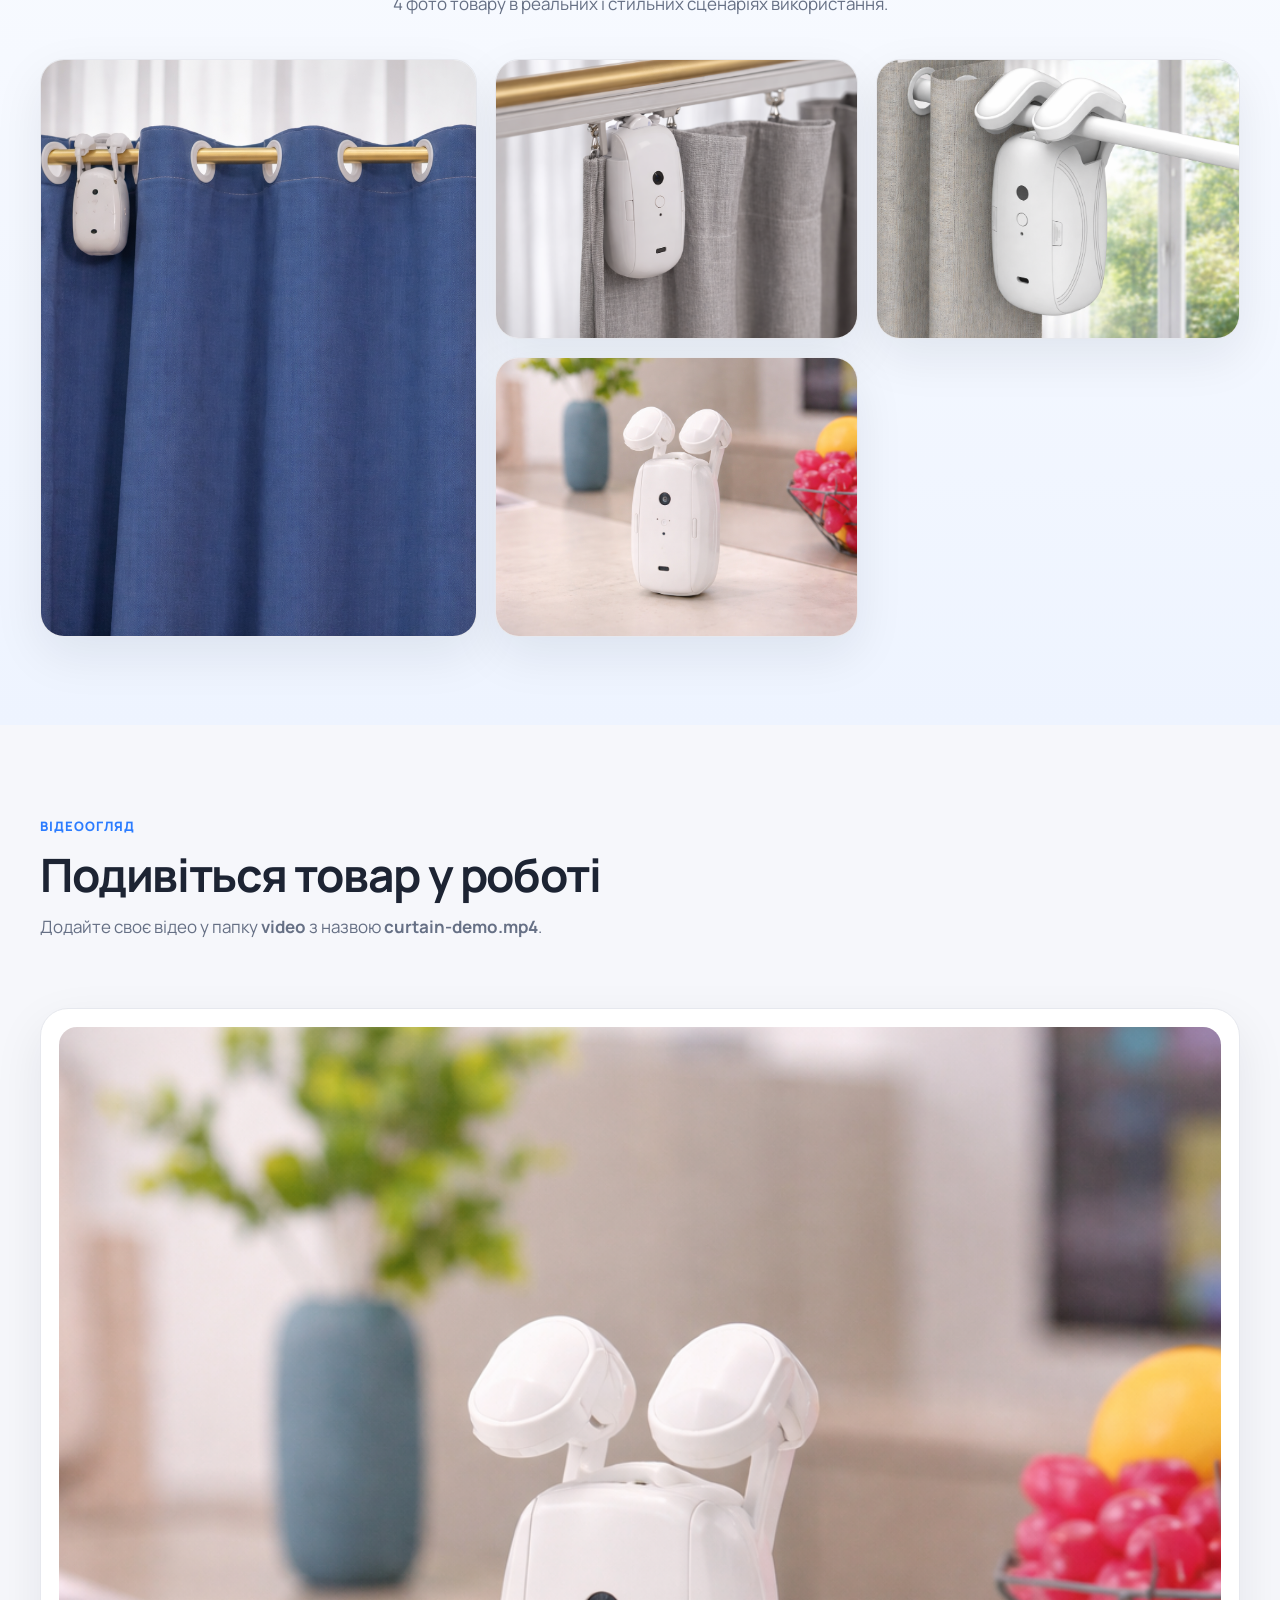
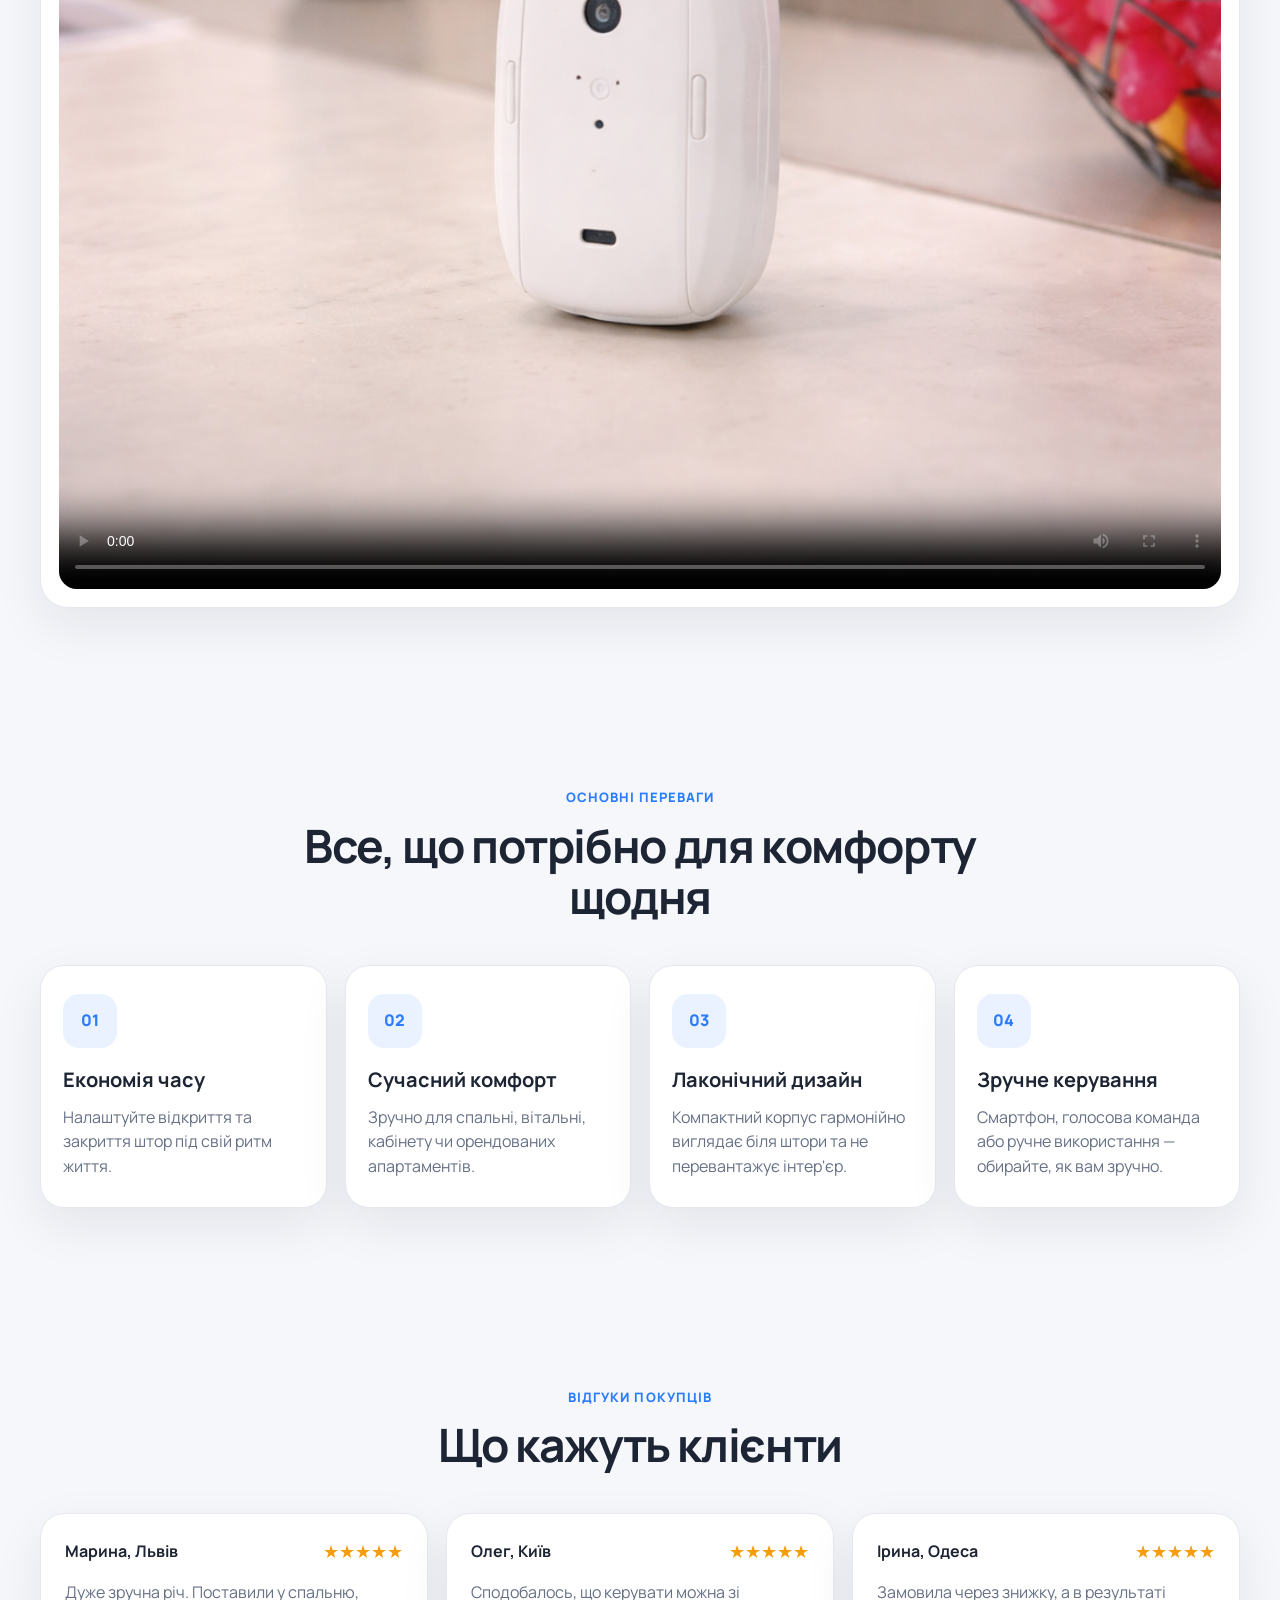
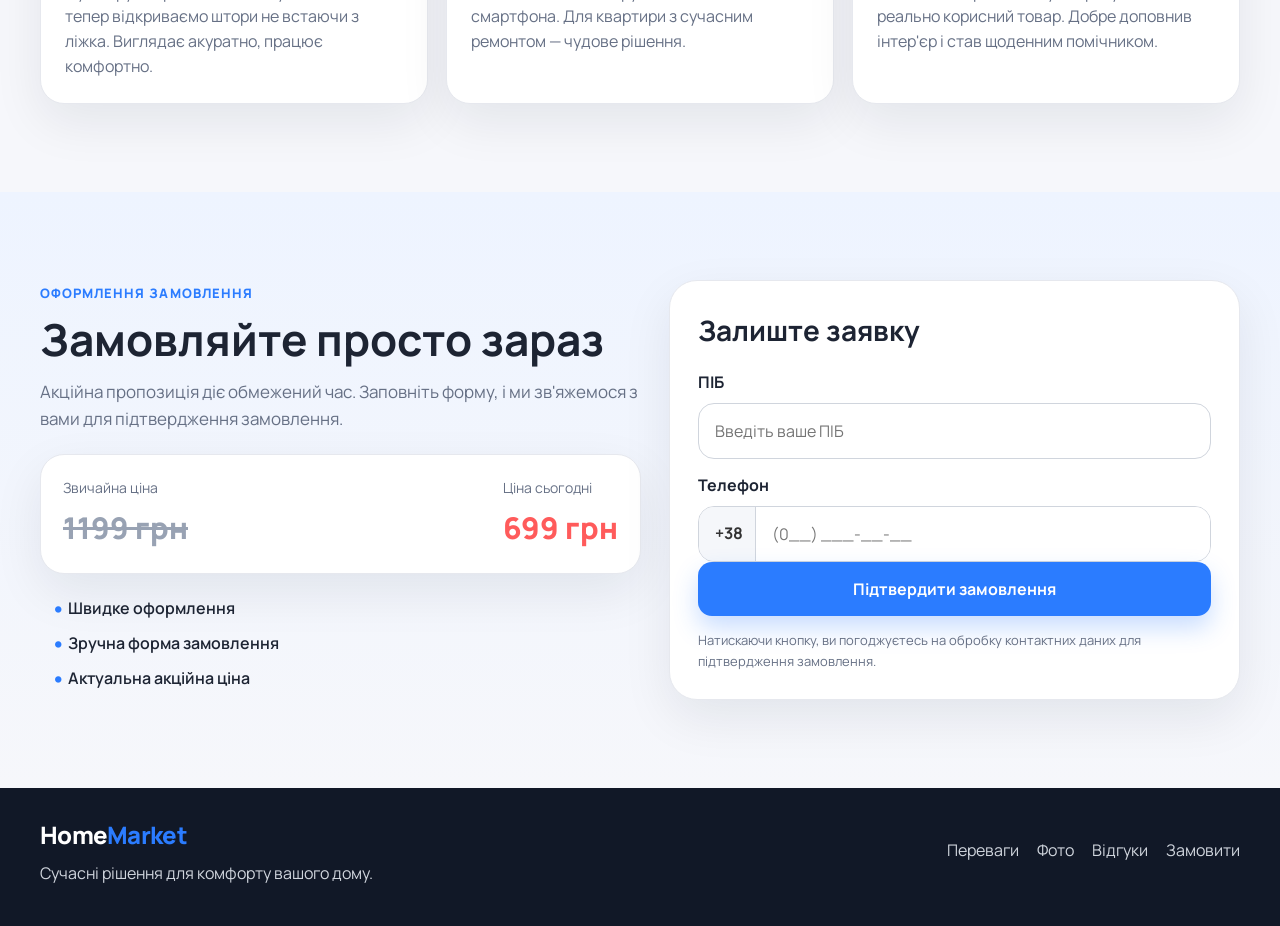
==== commit ac22bcec: "first commit" ====
--- a/index.html
+++ b/index.html
@@ -345,13 +345,16 @@
             />
 
             <label for="phone">Телефон</label>
-            <input
-              type="tel"
-              id="phone"
-              name="phone"
-              placeholder="+380 (__) ___-__-__"
-              required
-            />
+            <div class="phone-input-wrap">
+              <span class="phone-prefix">+38</span>
+              <input
+                type="tel"
+                id="phone"
+                name="phone"
+                placeholder="(0__) ___-__-__"
+                required
+              />
+            </div>
 
             <button type="submit" class="btn btn-primary btn-full">
               Підтвердити замовлення
--- a/style.css
+++ b/style.css
@@ -669,6 +669,44 @@
   box-shadow: 0 0 0 4px rgba(43, 124, 255, 0.12);
 }
 
+.phone-input-wrap {
+  display: flex;
+  align-items: center;
+  height: 56px;
+  border-radius: 16px;
+  border: 1px solid #d0d5dd;
+  background: #fff;
+  overflow: hidden;
+  transition: 0.2s ease;
+}
+
+.phone-input-wrap:focus-within {
+  border-color: var(--primary);
+  box-shadow: 0 0 0 4px rgba(43, 124, 255, 0.12);
+}
+
+.phone-prefix {
+  padding: 0 12px 0 16px;
+  font-weight: 700;
+  color: #333;
+  white-space: nowrap;
+  border-right: 1px solid #d0d5dd;
+  height: 100%;
+  display: flex;
+  align-items: center;
+  background: #f5f7fa;
+  user-select: none;
+}
+
+.phone-input-wrap input {
+  border: none !important;
+  border-radius: 0 !important;
+  box-shadow: none !important;
+  height: 100% !important;
+  flex: 1;
+  padding: 0 16px;
+}
+
 .form-note {
   margin-top: 14px;
   color: var(--muted);
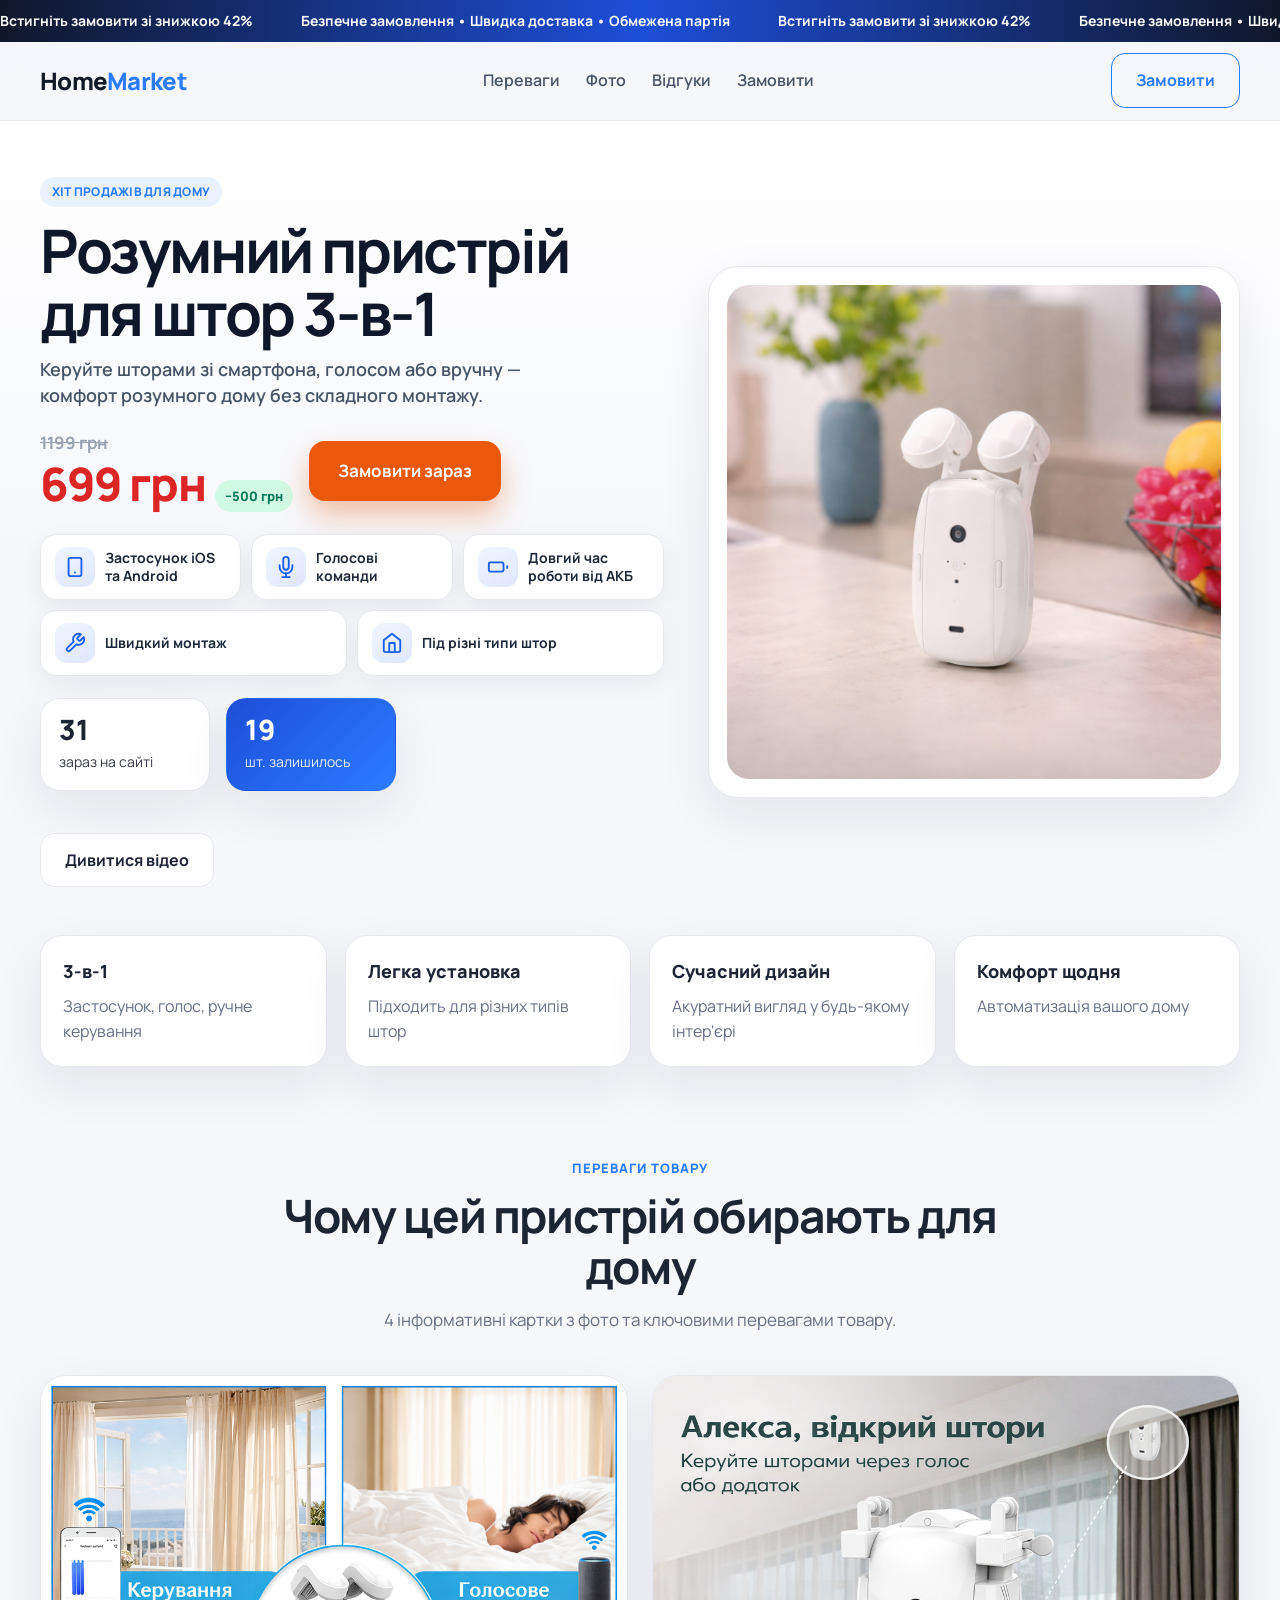
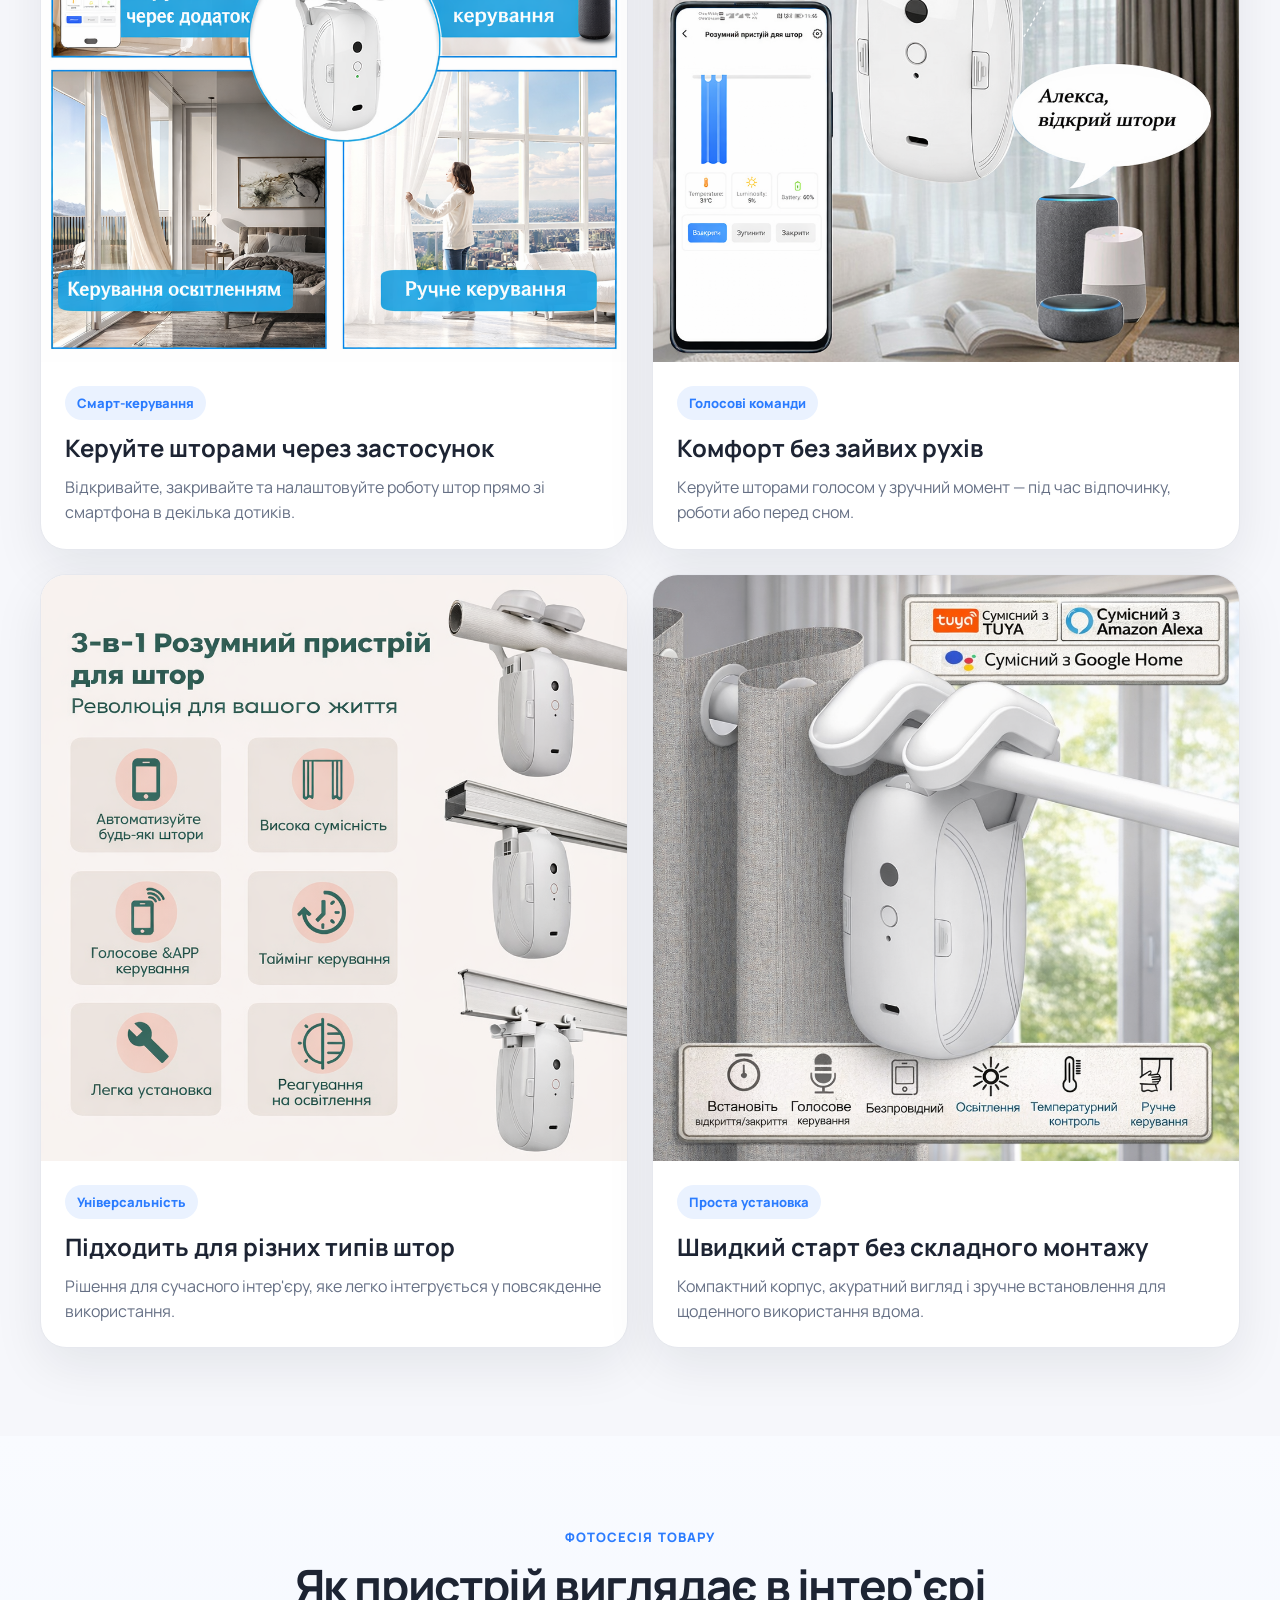
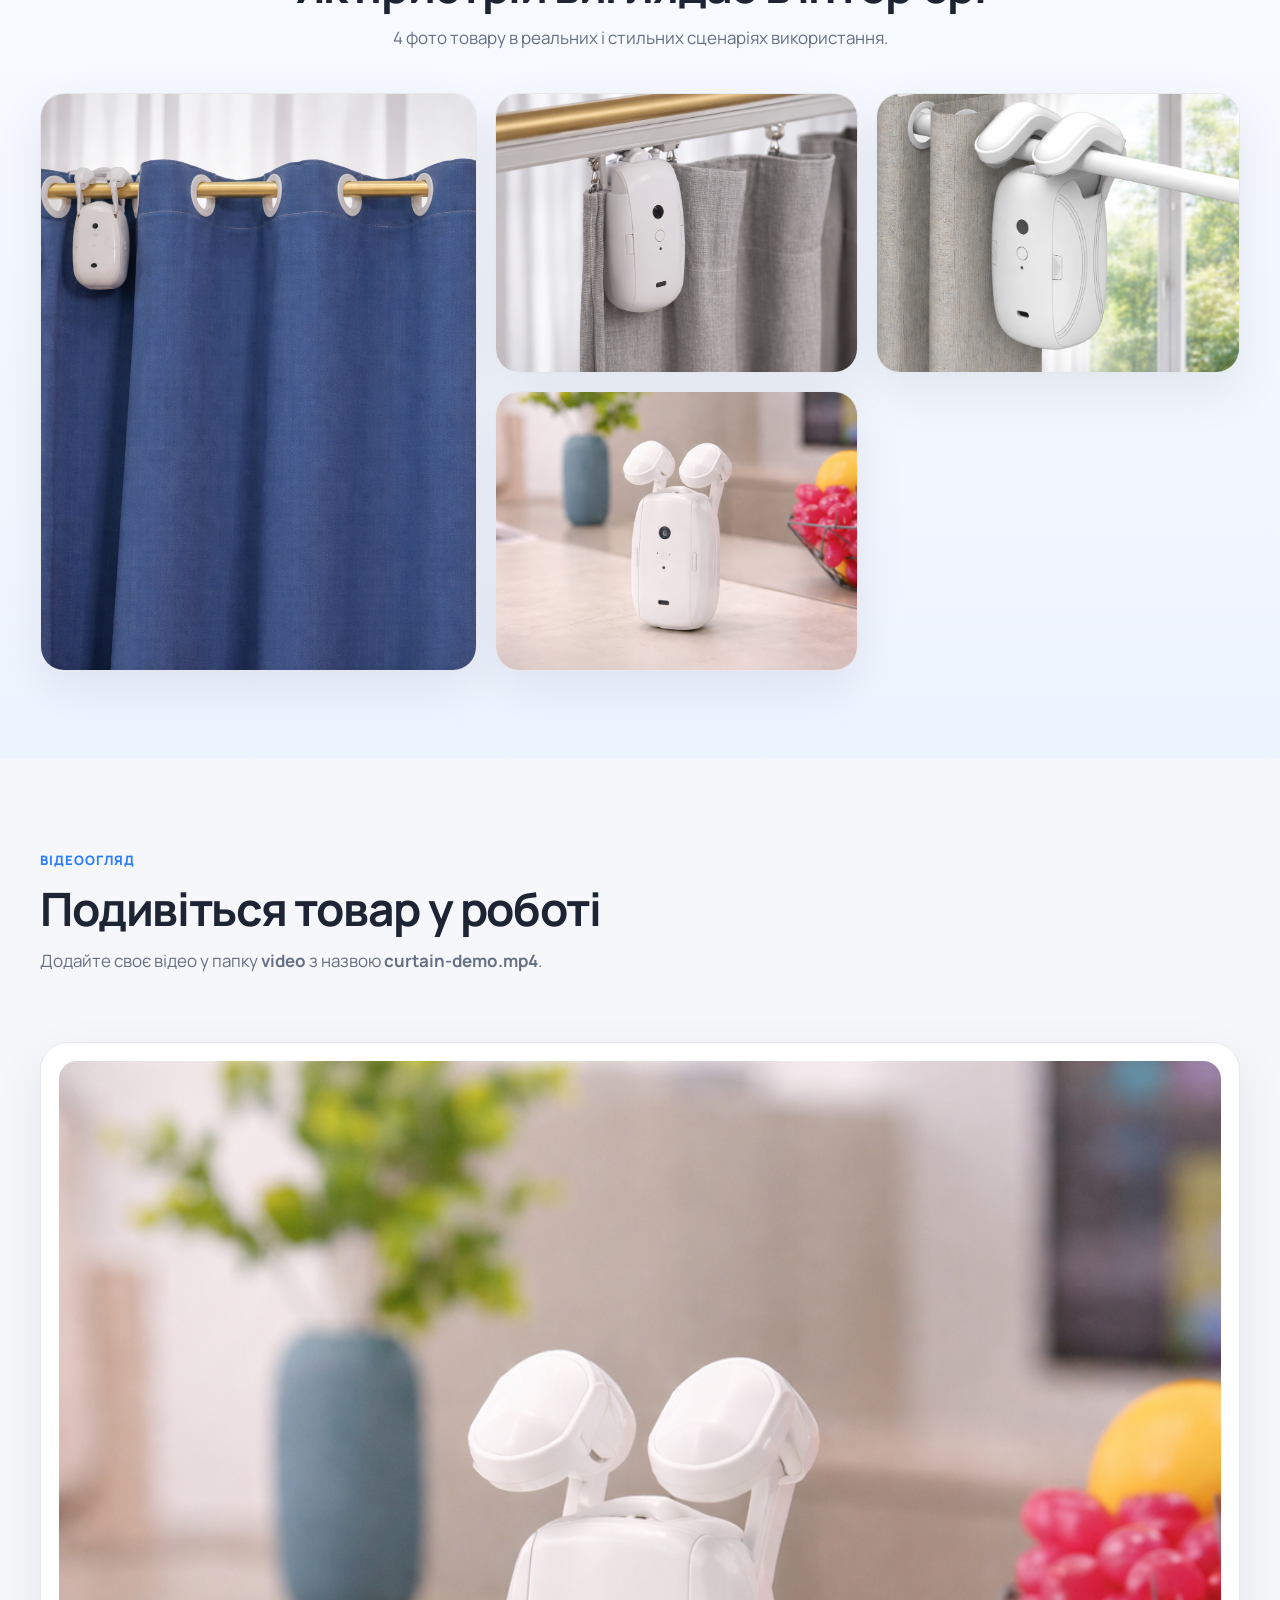
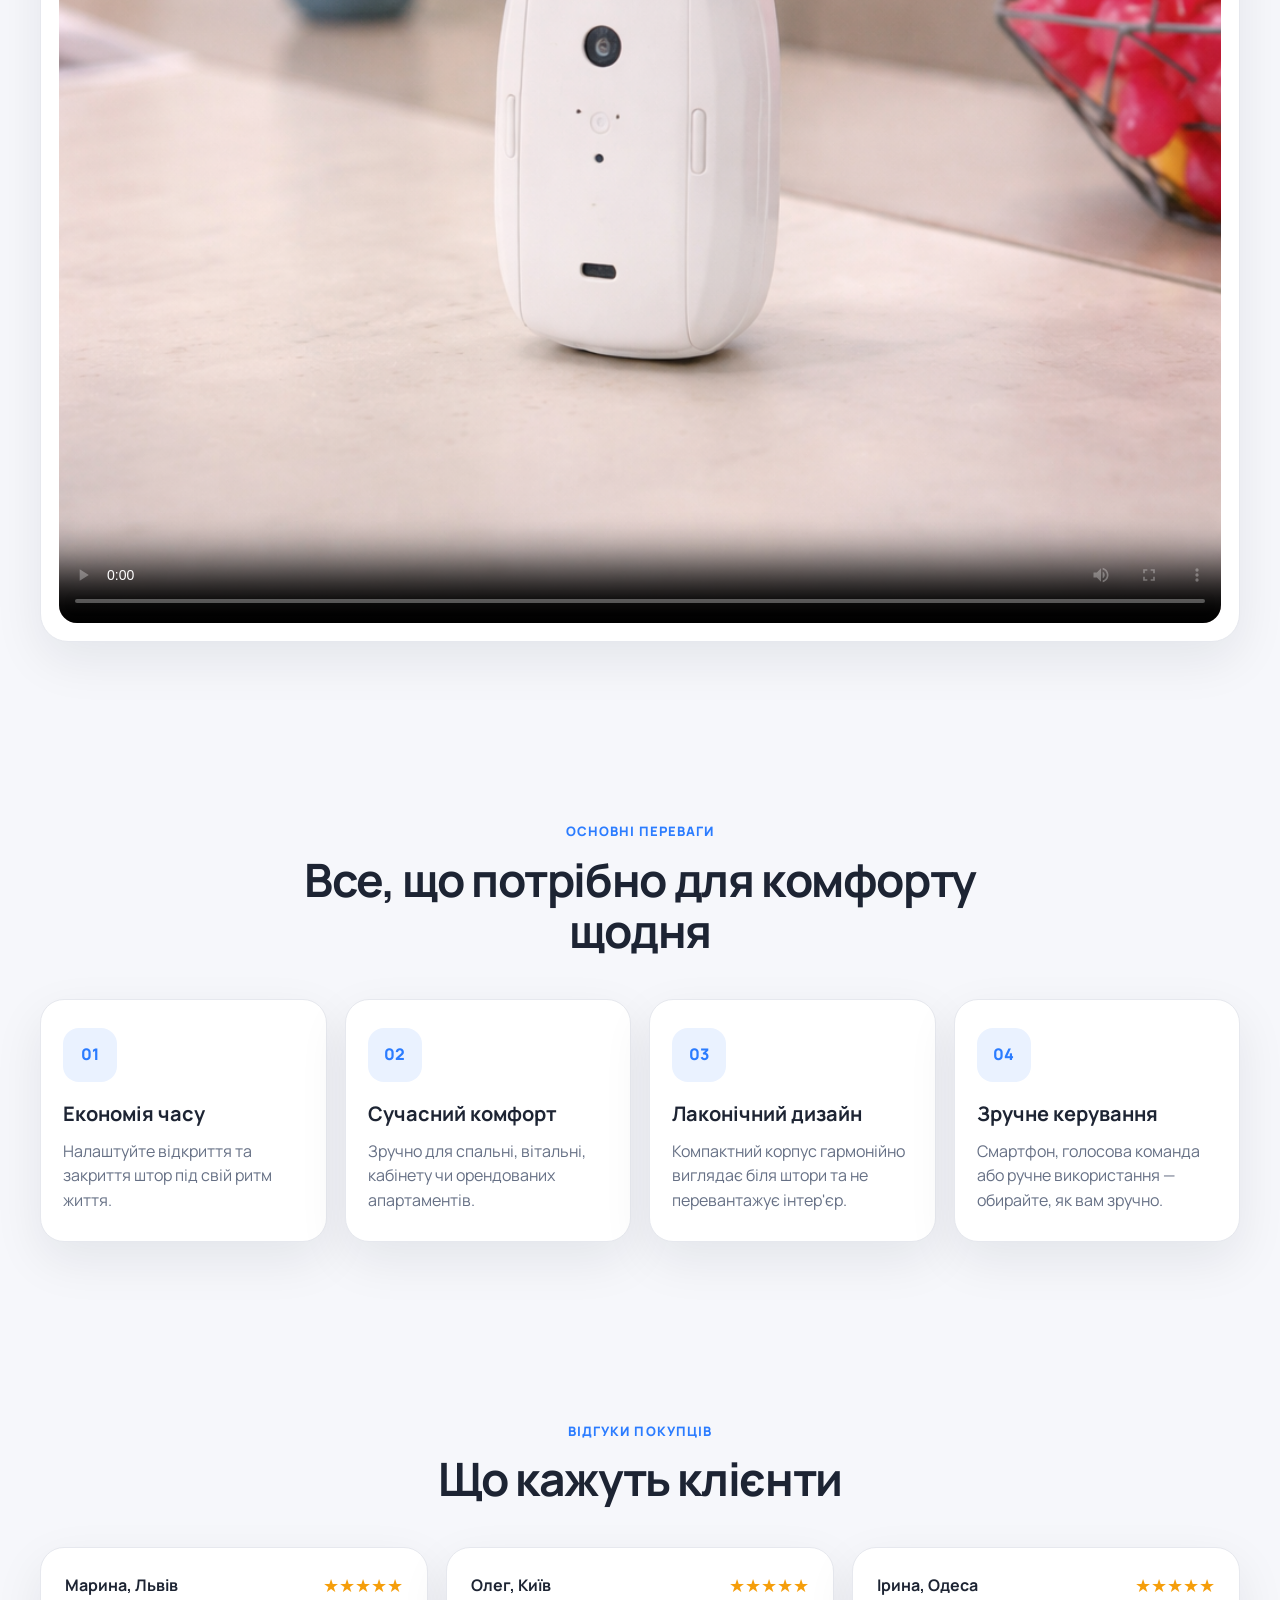
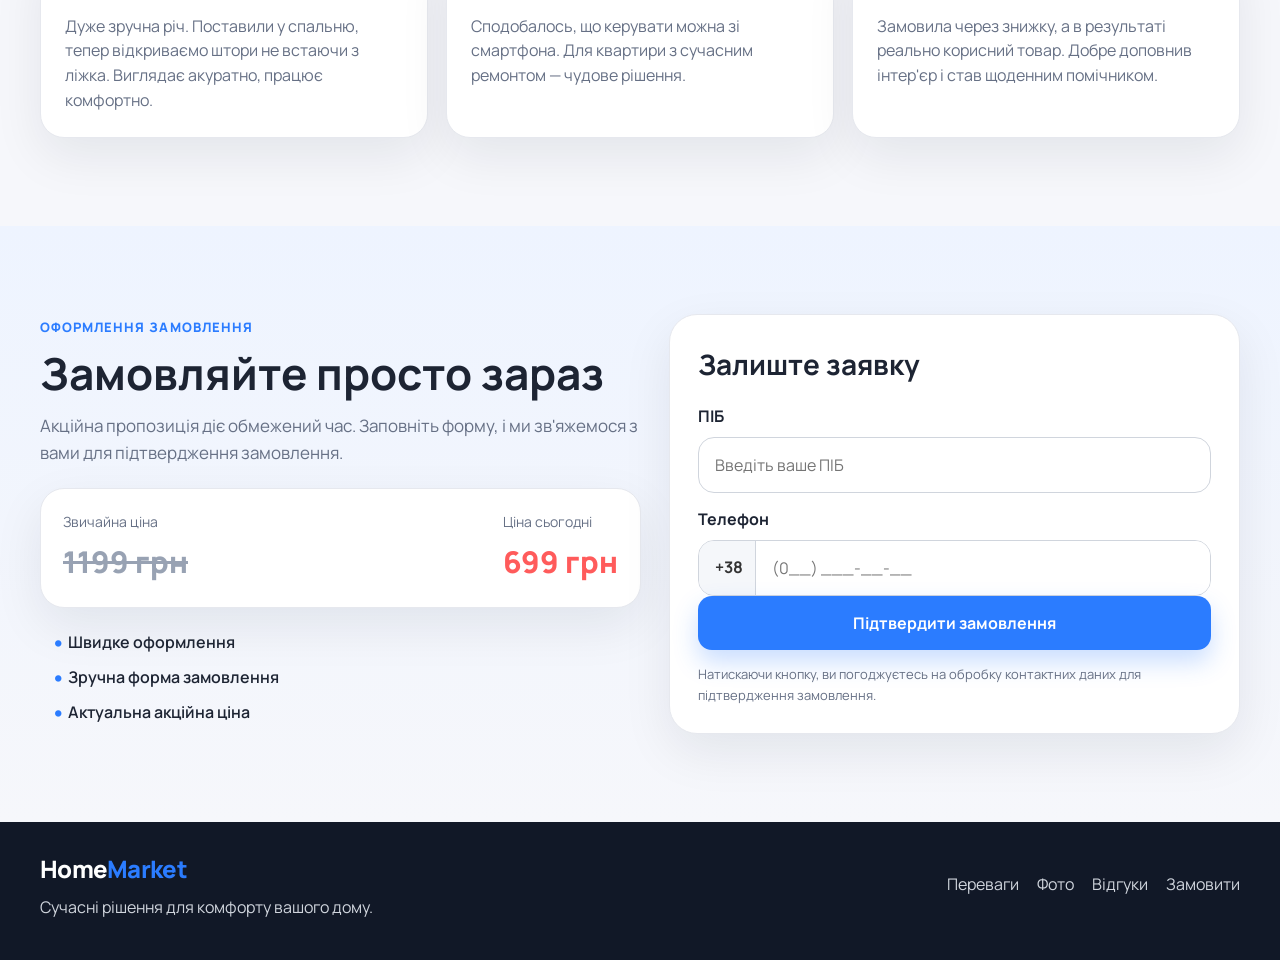
==== commit 4f7bfc0c: "Redesign mobile hero and add Meta Pixel Lead event" ====
--- a/index.html
+++ b/index.html
@@ -54,22 +54,73 @@
   </header>
 
   <main>
-    <section class="hero">
-      <div class="container hero-grid">
-        <div class="hero-content">
-          <div class="hero-badge">Хіт продажів для дому</div>
+    <section class="hero" id="top">
+      <div class="container hero-shell">
+        <div class="hero-lead">
+          <span class="hero-eyebrow">Хіт продажів для дому</span>
           <h1>Розумний пристрій для штор 3-в-1</h1>
-          <p class="hero-text">
-            Автоматизуйте відкриття та закриття штор одним натисканням, через застосунок або голосову команду.
-            Сучасне рішення для комфорту, затишку та розумного дому.
+          <p class="hero-usp">
+            Керуйте шторами зі смартфона, голосом або вручну — комфорт розумного дому без складного монтажу.
           </p>
-
-          <div class="price-box">
-            <div class="price-old">1199 грн</div>
-            <div class="price-current">699 грн</div>
-            <div class="price-save">Ви економите 500 грн</div>
-          </div>
-
+        </div>
+
+        <div class="hero-visual">
+          <div class="hero-visual-inner">
+            <img
+              src="images/photo1.png"
+              alt="Розумний пристрій для штор — компактний моторчик на шторі"
+              width="800"
+              height="800"
+              decoding="async"
+            />
+          </div>
+        </div>
+
+        <div class="hero-commerce">
+          <div class="hero-price-block">
+            <span class="hero-price-old">1199 грн</span>
+            <div class="hero-price-line">
+              <span class="hero-price-current">699 грн</span>
+              <span class="hero-price-tag">−500 грн</span>
+            </div>
+          </div>
+          <a href="#order" class="btn btn-primary btn-hero-buy">Замовити зараз</a>
+        </div>
+
+        <ul class="hero-pills" aria-label="Ключові переваги">
+          <li>
+            <span class="hero-pill-icon">
+              <svg viewBox="0 0 24 24" width="22" height="22" fill="none" stroke="currentColor" stroke-width="2" stroke-linecap="round" stroke-linejoin="round"><rect x="5" y="2" width="14" height="20" rx="2"/><path d="M12 18h.01"/></svg>
+            </span>
+            <span class="hero-pill-text">Застосунок iOS та Android</span>
+          </li>
+          <li>
+            <span class="hero-pill-icon">
+              <svg viewBox="0 0 24 24" width="22" height="22" fill="none" stroke="currentColor" stroke-width="2" stroke-linecap="round" stroke-linejoin="round"><path d="M12 1a3 3 0 0 0-3 3v8a3 3 0 0 0 6 0V4a3 3 0 0 0-3-3z"/><path d="M19 10v2a7 7 0 0 1-14 0v-2"/><line x1="12" y1="19" x2="12" y2="23"/><line x1="8" y1="23" x2="16" y2="23"/></svg>
+            </span>
+            <span class="hero-pill-text">Голосові команди</span>
+          </li>
+          <li>
+            <span class="hero-pill-icon">
+              <svg viewBox="0 0 24 24" width="22" height="22" fill="none" stroke="currentColor" stroke-width="2" stroke-linecap="round" stroke-linejoin="round"><rect x="2" y="7" width="16" height="10" rx="2"/><line x1="22" y1="11" x2="22" y2="13"/></svg>
+            </span>
+            <span class="hero-pill-text">Довгий час роботи від АКБ</span>
+          </li>
+          <li>
+            <span class="hero-pill-icon">
+              <svg viewBox="0 0 24 24" width="22" height="22" fill="none" stroke="currentColor" stroke-width="2" stroke-linecap="round" stroke-linejoin="round"><path d="M14.7 6.3a1 1 0 0 0 0 1.4l1.6 1.6a1 1 0 0 0 1.4 0l3.77-3.77a6 6 0 0 1-7.94 7.94l-6.91 6.91a2.12 2.12 0 0 1-3-3l6.91-6.91a6 6 0 0 1 7.94-7.94l-3.76 3.76z"/></svg>
+            </span>
+            <span class="hero-pill-text">Швидкий монтаж</span>
+          </li>
+          <li class="hero-pill-extra">
+            <span class="hero-pill-icon">
+              <svg viewBox="0 0 24 24" width="22" height="22" fill="none" stroke="currentColor" stroke-width="2" stroke-linecap="round" stroke-linejoin="round"><path d="M3 9l9-7 9 7v11a2 2 0 0 1-2 2H5a2 2 0 0 1-2-2z"/><polyline points="9 22 9 12 15 12 15 22"/></svg>
+            </span>
+            <span class="hero-pill-text">Під різні типи штор</span>
+          </li>
+        </ul>
+
+        <div class="hero-extra">
           <div class="hero-stats">
             <div class="stat-card">
               <span class="stat-value" id="onlineCount">27</span>
@@ -80,24 +131,8 @@
               <span class="stat-label">шт. залишилось</span>
             </div>
           </div>
-
           <div class="hero-actions">
-            <a href="#order" class="btn btn-primary">Замовити зі знижкою</a>
             <a href="#video" class="btn btn-secondary">Дивитися відео</a>
-          </div>
-
-          <ul class="hero-list">
-            <li>Керування через застосунок</li>
-            <li>Підтримка голосових команд</li>
-            <li>Проста установка без зайвих зусиль</li>
-          </ul>
-        </div>
-
-        <div class="hero-media">
-          <div class="hero-image-card">
-            <img src="images/photo1.png" alt="Розумний пристрій для штор" />
-            <div class="floating-note note-1">Керування через застосунок</div>
-            <div class="floating-note note-2">Голосові команди</div>
           </div>
         </div>
       </div>
--- a/style.css
+++ b/style.css
@@ -166,45 +166,186 @@
 
 .hero {
   padding: 56px 0 36px;
-}
-
-.hero-grid {
+  background: linear-gradient(180deg, #ffffff 0%, var(--bg) 55%);
+}
+
+.hero-shell {
   display: grid;
-  grid-template-columns: 1.05fr 0.95fr;
-  gap: 34px;
-  align-items: center;
-}
-
-.hero-badge {
+  grid-template-columns: 1.08fr 0.92fr;
+  grid-template-rows: auto auto auto auto;
+  gap: 22px 44px;
+  align-items: start;
+}
+
+.hero-lead {
+  grid-column: 1;
+  grid-row: 1;
+}
+
+.hero-visual {
+  grid-column: 2;
+  grid-row: 1 / span 4;
+  align-self: center;
+}
+
+.hero-extra {
+  grid-column: 1;
+  grid-row: 4;
+  display: flex;
+  flex-direction: column;
+  gap: 18px;
+}
+
+.hero-eyebrow {
   display: inline-flex;
-  padding: 8px 14px;
+  padding: 6px 12px;
   border-radius: 999px;
   background: var(--accent);
   color: var(--primary);
   font-weight: 800;
-  margin-bottom: 18px;
-}
-
-.hero h1 {
-  font-size: clamp(34px, 5vw, 62px);
-  line-height: 1.05;
+  font-size: 12px;
+  letter-spacing: 0.02em;
+  margin-bottom: 12px;
+  text-transform: uppercase;
+}
+
+.hero-lead h1 {
+  font-size: clamp(34px, 5vw, 60px);
+  line-height: 1.04;
   letter-spacing: -0.04em;
-  margin-bottom: 18px;
-}
-
-.hero-text {
-  font-size: 18px;
-  color: var(--muted);
-  max-width: 680px;
-  margin-bottom: 24px;
-}
-
-.price-box {
-  display: flex;
-  align-items: end;
-  gap: 14px;
+  margin-bottom: 12px;
+  color: #0f172a;
+}
+
+.hero-usp {
+  font-size: clamp(15px, 2.2vw, 18px);
+  font-weight: 600;
+  color: #475467;
+  line-height: 1.45;
+  max-width: 520px;
+}
+
+.hero-visual-inner {
+  position: relative;
+  background: var(--white);
+  border-radius: clamp(20px, 4vw, 30px);
+  padding: clamp(12px, 2vw, 18px);
+  box-shadow: var(--shadow);
+  border: 1px solid var(--border);
+}
+
+.hero-visual-inner img {
+  width: 100%;
+  height: auto;
+  max-height: min(520px, 70vh);
+  object-fit: contain;
+  border-radius: clamp(16px, 3vw, 22px);
+  margin: 0 auto;
+}
+
+.hero-commerce {
+  grid-column: 1;
+  grid-row: 2;
+  display: flex;
   flex-wrap: wrap;
-  margin-bottom: 24px;
+  align-items: center;
+  gap: 16px;
+}
+
+.hero-price-block {
+  display: flex;
+  flex-direction: column;
+  gap: 4px;
+  min-width: 0;
+}
+
+.hero-price-old {
+  color: #98a2b3;
+  text-decoration: line-through;
+  font-size: 17px;
+  font-weight: 700;
+}
+
+.hero-price-line {
+  display: flex;
+  flex-wrap: wrap;
+  align-items: baseline;
+  gap: 10px;
+}
+
+.hero-price-current {
+  font-size: clamp(32px, 4.2vw, 46px);
+  font-weight: 800;
+  color: #dc2626;
+  line-height: 1;
+  letter-spacing: -0.03em;
+}
+
+.hero-price-tag {
+  font-size: 13px;
+  font-weight: 800;
+  color: #047857;
+  background: #d1fae5;
+  padding: 6px 10px;
+  border-radius: 999px;
+}
+
+.btn-hero-buy {
+  padding: 16px 28px;
+  font-size: 17px;
+  border-radius: 16px;
+  border-color: transparent;
+  box-shadow: 0 14px 28px rgba(234, 88, 12, 0.35);
+  background: #ea580c;
+}
+
+.btn-primary.btn-hero-buy:hover {
+  background: #c2410c;
+  box-shadow: 0 12px 26px rgba(194, 65, 12, 0.4);
+}
+
+.hero-pills {
+  grid-column: 1;
+  grid-row: 3;
+  list-style: none;
+  display: flex;
+  flex-wrap: wrap;
+  gap: 10px;
+  margin: 0;
+  padding: 0;
+}
+
+.hero-pills li {
+  display: flex;
+  align-items: center;
+  gap: 10px;
+  flex: 1 1 200px;
+  min-width: 180px;
+  padding: 12px 14px;
+  background: var(--white);
+  border: 1px solid var(--border);
+  border-radius: 16px;
+  box-shadow: 0 8px 24px rgba(15, 23, 42, 0.06);
+  font-size: 14px;
+  font-weight: 700;
+  color: #1d2939;
+  line-height: 1.25;
+}
+
+.hero-pill-icon {
+  flex-shrink: 0;
+  width: 40px;
+  height: 40px;
+  display: inline-flex;
+  align-items: center;
+  justify-content: center;
+  border-radius: 12px;
+  background: linear-gradient(145deg, #eff6ff, #e0e7ff);
+  color: var(--primary-dark);
+}
+
+.hero-pill-text {
+  flex: 1;
 }
 
 .price-old {
@@ -268,65 +409,7 @@
   display: flex;
   gap: 14px;
   flex-wrap: wrap;
-  margin-bottom: 24px;
-}
-
-.hero-list {
-  display: grid;
-  gap: 10px;
-  list-style: none;
-}
-
-.hero-list li {
-  position: relative;
-  padding-left: 28px;
-  color: #344054;
-  font-weight: 600;
-}
-
-.hero-list li::before {
-  content: "✓";
-  position: absolute;
-  left: 0;
-  top: 0;
-  color: var(--primary);
-  font-weight: 800;
-}
-
-.hero-image-card {
-  position: relative;
-  background: #fff;
-  border-radius: 30px;
-  padding: 18px;
-  box-shadow: var(--shadow);
-  border: 1px solid var(--border);
-}
-
-.hero-image-card img {
-  width: 100%;
-  border-radius: 22px;
-  object-fit: cover;
-}
-
-.floating-note {
-  position: absolute;
-  background: #fff;
-  box-shadow: var(--shadow);
-  border: 1px solid var(--border);
-  border-radius: 999px;
-  padding: 10px 14px;
-  font-weight: 700;
-  font-size: 14px;
-}
-
-.note-1 {
-  left: -10px;
-  top: 32px;
-}
-
-.note-2 {
-  right: -10px;
-  bottom: 30px;
+  margin-bottom: 0;
 }
 
 .features-strip {
@@ -743,7 +826,6 @@
 }
 
 @media (max-width: 1100px) {
-  .hero-grid,
   .order-grid,
   .cards-grid,
   .reviews-grid,
@@ -776,7 +858,6 @@
     font-size: 15px;
   }
 
-  .hero-grid,
   .order-grid,
   .cards-grid,
   .reviews-grid,
@@ -786,8 +867,114 @@
     grid-template-columns: 1fr;
   }
 
+  .top-marquee {
+    padding: 6px 0;
+    font-size: 11px;
+  }
+
+  .header-inner {
+    min-height: 58px;
+  }
+
   .hero {
-    padding-top: 34px;
+    padding: 8px 0 18px;
+  }
+
+  .hero-shell {
+    display: flex;
+    flex-direction: column;
+    gap: 10px;
+  }
+
+  .hero-lead,
+  .hero-visual,
+  .hero-commerce,
+  .hero-pills,
+  .hero-extra {
+    grid-column: auto;
+    grid-row: auto;
+  }
+
+  .hero-visual {
+    width: 100%;
+    align-self: stretch;
+  }
+
+  .hero-visual-inner img {
+    max-height: min(46vh, 360px);
+    min-height: 200px;
+    width: 100%;
+    object-fit: contain;
+  }
+
+  .hero-extra {
+    display: none;
+  }
+
+  .hero-lead h1 {
+    font-size: clamp(26px, 6.4vw, 34px);
+    margin-bottom: 6px;
+  }
+
+  .hero-eyebrow {
+    margin-bottom: 6px;
+    font-size: 10px;
+    padding: 5px 10px;
+  }
+
+  .hero-usp {
+    font-size: 14px;
+    line-height: 1.38;
+    display: -webkit-box;
+    -webkit-line-clamp: 2;
+    -webkit-box-orient: vertical;
+    overflow: hidden;
+  }
+
+  .hero-commerce {
+    flex-direction: row;
+    align-items: center;
+    gap: 10px;
+  }
+
+  .hero-price-current {
+    font-size: clamp(28px, 8vw, 36px);
+  }
+
+  .btn-hero-buy {
+    flex: 1;
+    min-width: 0;
+    padding: 14px 14px;
+    font-size: 16px;
+    text-align: center;
+  }
+
+  .hero-pills {
+    display: grid;
+    grid-template-columns: 1fr 1fr;
+    gap: 8px;
+  }
+
+  .hero-pills li {
+    flex: unset;
+    min-width: 0;
+    padding: 10px 8px;
+    font-size: 11px;
+    gap: 8px;
+  }
+
+  .hero-pill-icon {
+    width: 34px;
+    height: 34px;
+  }
+
+  .hero-pill-icon svg {
+    width: 18px;
+    height: 18px;
+  }
+
+  .hero-pill-extra {
+    grid-column: 1 / -1;
   }
 
   .section {
@@ -798,24 +985,13 @@
     flex-direction: column;
   }
 
-  .btn,
-  .btn-primary,
-  .btn-secondary {
+  .site-header .btn {
+    width: auto;
+  }
+
+  .order-form .btn,
+  .hero-actions .btn {
     width: 100%;
-  }
-
-  .floating-note {
-    position: static;
-    margin-top: 12px;
-    display: inline-flex;
-  }
-
-  .hero-media {
-    order: -1;
-  }
-
-  .hero-image-card {
-    padding-bottom: 14px;
   }
 
   .footer-inner {
@@ -828,13 +1004,24 @@
   }
 }
 
+@media (max-width: 380px) {
+  .hero-commerce {
+    flex-direction: column;
+    align-items: stretch;
+  }
+
+  .btn-hero-buy {
+    width: 100%;
+  }
+}
+
 @media (max-width: 520px) {
   .container {
     width: min(100% - 20px, var(--container));
   }
 
-  .hero h1 {
-    font-size: 34px;
+  .hero-lead h1 {
+    font-size: clamp(24px, 7vw, 32px);
   }
 
   .section-head h2,
